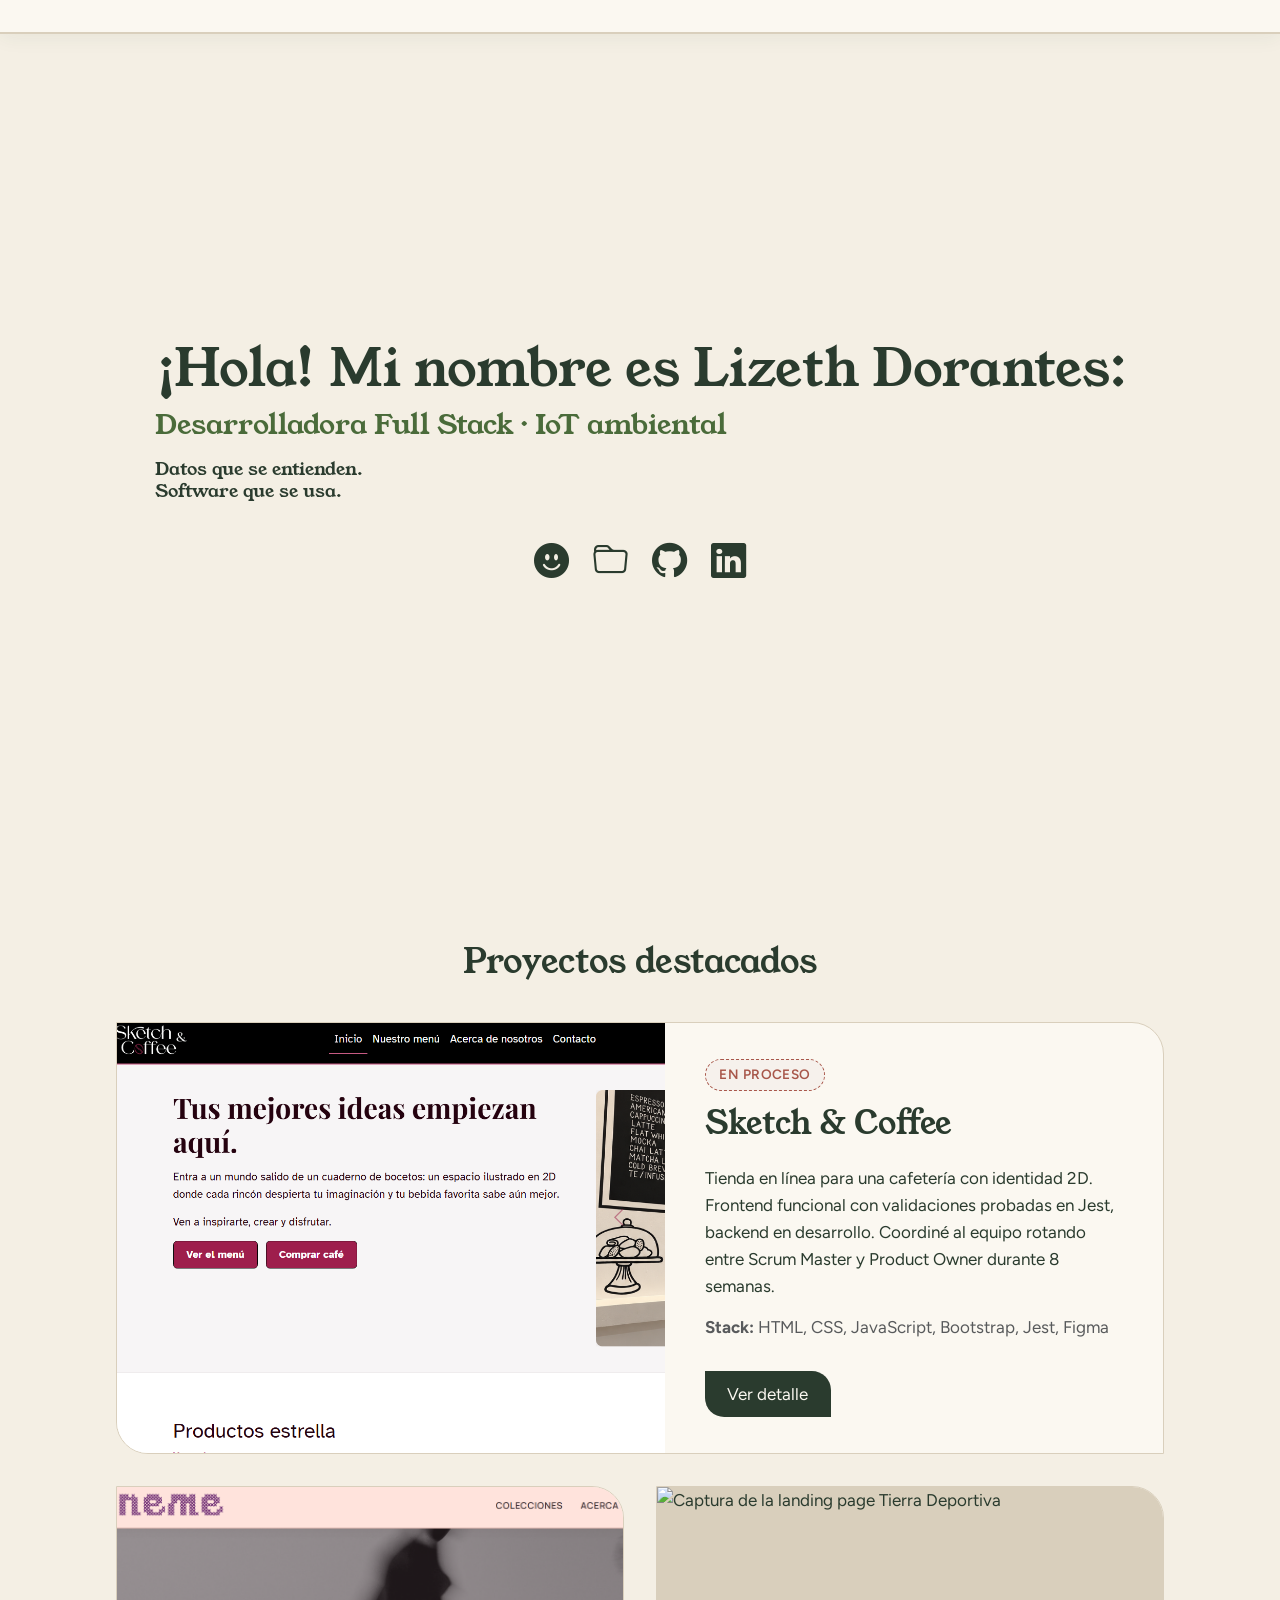
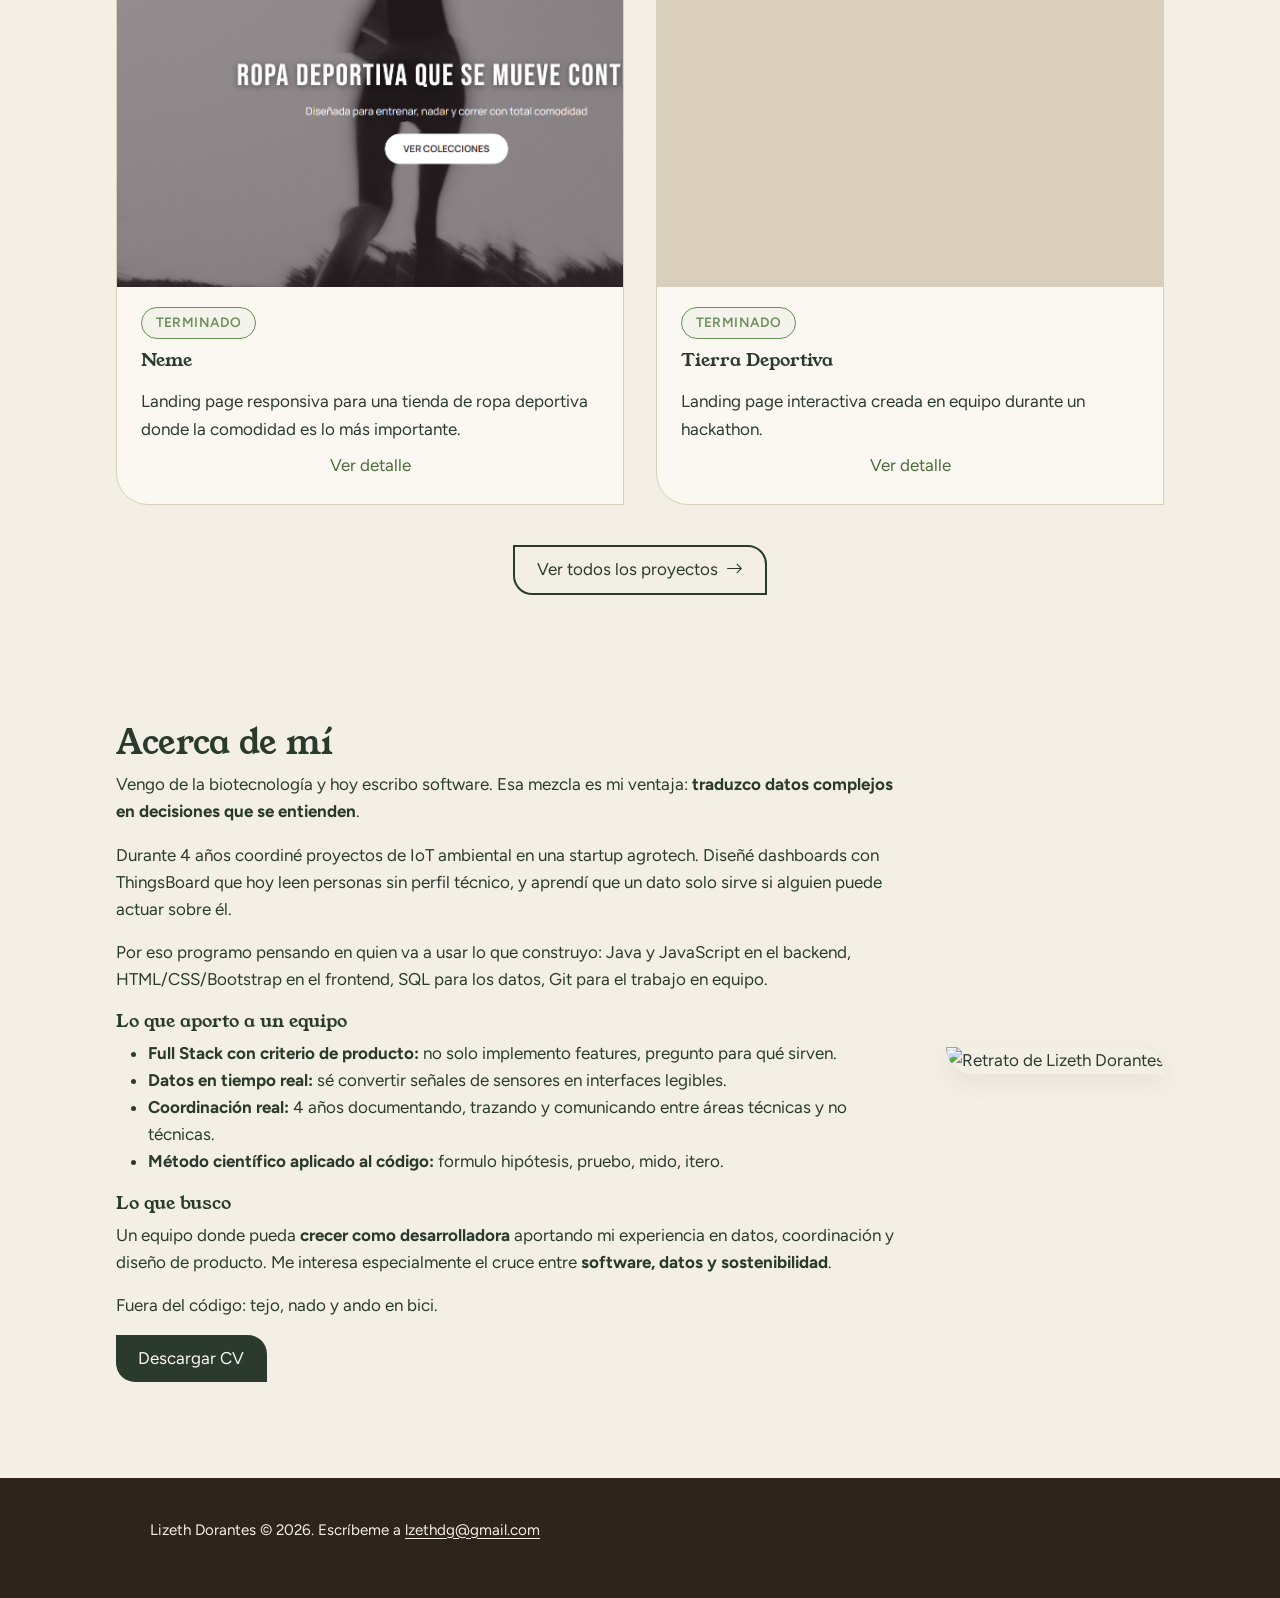
==== index.html @ b684d719 "actualizacion de portafolio, re-diseño de la seccion proyectos y experiencia" ====
<!-- index.html -->
<!DOCTYPE html>
<html lang="es">

<head>
    <meta charset="UTF-8">
    <meta name="viewport" content="width=device-width, initial-scale=1.0">
    <title>Lizeth Dorantes | Desarrolladora Full Stack</title>

    <meta name="description"
        content="Portafolio de Lizeth Dorantes, desarrolladora Java Full Stack Jr. con experiencia en datos ambientales e IoT.">
    <meta property="og:title" content="Lizeth Dorantes | Desarrolladora Full Stack">
    <meta property="og:description" content="Software que hace legibles los datos del mundo vivo.">

    <link rel="preconnect" href="https://fonts.googleapis.com">
    <link rel="preconnect" href="https://fonts.gstatic.com" crossorigin>
    <link href="https://fonts.googleapis.com/css2?family=Figtree:wght@400;600&family=Young+Serif&display=swap"
        rel="stylesheet">

    <link href="https://cdn.jsdelivr.net/npm/bootstrap@5.3.8/dist/css/bootstrap.min.css" rel="stylesheet"
        integrity="sha384-sRIl4kxILFvY47J16cr9ZwB07vP4J8+LH7qKQnuqkuIAvNWLzeN8tE5YBujZqJLB" crossorigin="anonymous">
    <link rel="stylesheet" href="https://cdn.jsdelivr.net/npm/bootstrap-icons@1.11.3/font/bootstrap-icons.min.css">
    <link rel="stylesheet" href="./css/style.css">
</head>

<body>
    <header id="header-global" class="site-header"></header>

    <main>
        <!-- Pantalla 1: Presentación -->
        <section class="hero">
            <div id="colCont">
                <h1>¡Hola! Mi nombre es Lizeth Dorantes:</h1>
                <h2>Desarrolladora Full Stack · IoT ambiental</h2>
                <h3>Datos que se entienden.<br>Software que se usa.</h3>

                <nav class="enlaces" aria-label="Enlaces principales">
                    <a href="#about" aria-label="Acerca de mí"><i class="bi bi-emoji-smile-fill"
                            aria-hidden="true"></i></a>
                    <a href="#destacados" aria-label="Proyectos"><i class="bi bi-folder" aria-hidden="true"></i></a>
                    <a href="https://github.com/Zeth-DG" aria-label="GitHub" target="_blank"
                        rel="noopener noreferrer"><i class="bi bi-github" aria-hidden="true"></i></a>
                    <a href="https://www.linkedin.com/in/lizeth-dorantes/" aria-label="LinkedIn" target="_blank"
                        rel="noopener noreferrer"><i class="bi bi-linkedin" aria-hidden="true"></i></a>
                </nav>
            </div>
        </section>

        <div class="separador" role="presentation"></div>

        <!-- Proyectos destacados -->
        <section id="destacados" class="seccion" aria-labelledby="t-destacados">
            <h2 id="t-destacados">Proyectos destacados</h2>

            <div class="tarjetas tarjetas--destacadas">
                <!-- Sketch & Coffee: proyecto principal -->
                <article class="tarjeta tarjeta--featured">
                    <img src="./images/sketch-and-coffee.png" alt="Captura index de Sketch &amp; Coffee" width="640"
                        height="400" loading="lazy">
                    <div class="tarjeta-cuerpo">
                        <span class="etiqueta etiqueta--proceso">En proceso</span>
                        <h3>Sketch &amp; Coffee</h3>
                        <p>Tienda en línea para una cafetería con identidad 2D. Frontend funcional con validaciones
                            probadas en Jest, backend en desarrollo. Coordiné al equipo rotando entre Scrum Master y
                            Product Owner durante 8 semanas.</p>
                        <p class="text-muted small"><strong>Stack:</strong> HTML, CSS, JavaScript, Bootstrap, Jest,
                            Figma</p>
                        <div class="tarjeta-enlaces">
                            <a class="boton" href="./proyectos.html#modal-sketch">Ver detalle</a>
                        </div>
                    </div>
                </article>

                <!-- Neme -->
                <article class="tarjeta">
                    <img src="./images/neme.png" alt="Captura de la landing page Neme" width="640" height="400"
                        loading="lazy">
                    <div class="tarjeta-cuerpo">
                        <span class="etiqueta etiqueta--terminada">Terminado</span>
                        <h3>Neme</h3>
                        <p>Landing page responsiva para una tienda de ropa deportiva donde la comodidad es lo más
                            importante.</p>
                        <div class="tarjeta-enlaces">
                            <a href="./proyectos.html#modal-neme">Ver detalle</a>
                        </div>
                    </div>
                </article>

                <!-- Tierra Deportiva -->
                <article class="tarjeta">
                    <img src="./images/tierra-deportiva.png" alt="Captura de la landing page Tierra Deportiva"
                        width="640" height="400" loading="lazy">
                    <div class="tarjeta-cuerpo">
                        <span class="etiqueta etiqueta--terminada">Terminado</span>
                        <h3>Tierra Deportiva</h3>
                        <p>Landing page interactiva creada en equipo durante un hackathon.</p>
                        <div class="tarjeta-enlaces">
                            <a href="./proyectos.html#modal-tierra-deportiva">Ver detalle</a>
                        </div>
                    </div>
                </article>
            </div>

            <div class="seccion-cta">
                <a class="boton boton--secundario" href="./proyectos.html">
                    Ver todos los proyectos
                    <i class="bi bi-arrow-right" aria-hidden="true"></i>
                </a>
            </div>
        </section>

        <div class="separador" role="presentation"></div>


        <!-- Pantalla 3: Acerca de mí -->
        <section id="about" class="about" aria-labelledby="t-about">
            <div class="about-contenido">
                <div class="about-texto">
                    <h2 id="t-about">Acerca de mí</h2>

                    <p>Vengo de la biotecnología y hoy escribo software. Esa mezcla es mi ventaja: <strong>traduzco
                            datos complejos en decisiones que se entienden</strong>.</p>

                    <p>Durante 4 años coordiné proyectos de IoT ambiental en una startup agrotech. Diseñé dashboards con
                        ThingsBoard que hoy leen personas sin perfil técnico, y aprendí que un dato solo sirve si
                        alguien puede actuar sobre él.</p>

                    <p>Por eso programo pensando en quien va a usar lo que construyo: Java y JavaScript en el backend,
                        HTML/CSS/Bootstrap en el frontend, SQL para los datos, Git para el trabajo en equipo.</p>

                    <h3>Lo que aporto a un equipo</h3>
                    <ul>
                        <li><strong>Full Stack con criterio de producto:</strong> no solo implemento features, pregunto
                            para qué sirven.</li>
                        <li><strong>Datos en tiempo real:</strong> sé convertir señales de sensores en interfaces
                            legibles.</li>
                        <li><strong>Coordinación real:</strong> 4 años documentando, trazando y comunicando entre áreas
                            técnicas y no técnicas.</li>
                        <li><strong>Método científico aplicado al código:</strong> formulo hipótesis, pruebo, mido,
                            itero.</li>
                    </ul>

                    <h3>Lo que busco</h3>
                    <p>Un equipo donde pueda <strong>crecer como desarrolladora</strong> aportando mi experiencia en
                        datos, coordinación y diseño de producto. Me interesa especialmente el cruce entre
                        <strong>software, datos y sostenibilidad</strong>.
                    </p>

                    <p>Fuera del código: tejo, nado y ando en bici.</p>

                    <p><a class="boton" href="./docs/CV-Lizeth-Dorantes.pdf" download>Descargar CV</a></p>
                </div>
                <img src="./images/FotoLizethDorantes.jpeg" alt="Retrato de Lizeth Dorantes">
            </div>
        </section>
    </main>

    <footer class="pie">
        <p>Lizeth Dorantes &copy; 2026. Escríbeme a <a href="mailto:lzethdg@gmail.com">lzethdg@gmail.com</a></p>
    </footer>

    <script src="https://cdn.jsdelivr.net/npm/bootstrap@5.3.8/dist/js/bootstrap.bundle.min.js"
        integrity="sha384-FKyoEForCGlyvwx9Hj09JcYn3nv7wiPVlz7YYwJrWVcXK/BmnVDxM+D2scQbITxI"
        crossorigin="anonymous"></script>
    <script src="./js/main.js" type="module"></script>
</body>

</html>
---- css/style.css ----
/* ===== Tokens ===== */
:root {
  --fondo:        #F4EFE4;  /* papel de herbario */
  --superficie:   #FBF8F1;  /* ficha limpia */
  --tinta:        #2A3B2E;  /* verde bosque profundo */
  --hoja:         #6B8E5A;  /* verde salvia */
  --enlace:       #4A6B3A;  /* verde tallo */
  --flor:         #A8574A;  /* terracota seca (acento) */
  --tierra:       #2E241C;  /* nogal */
  --tierra-texto: #F4EFE4;
  --linea:        #D9CFBC;  /* lino */

  /* Mapeo para compatibilidad con el header global */
  --color-fondo-claro: var(--superficie);
  --color-principal-oscuro: var(--tinta);
  --color-borde-suave: var(--linea);
  --color-acento: var(--hoja);

  --fuente-titulo: "Young Serif", Georgia, serif;
  --fuente-texto: "Figtree", system-ui, sans-serif;

  --bs-body-bg: var(--fondo);
  --bs-body-color: var(--tinta);
  --bs-body-font-family: var(--fuente-texto);
  --bs-link-color: var(--enlace);
  --bs-link-hover-color: var(--tinta);
}

/* ===== Base ===== */
html {
  scroll-behavior: smooth;
  scroll-padding-top: 5.5rem;
}

body {
  font-size: 1.0625rem;
  line-height: 1.6;
}

h1, h2, h3, h4 {
  font-family: var(--fuente-titulo);
  font-weight: 400;
  line-height: 1.2;
  color: var(--tinta);
}

h1 {
  font-size: clamp(2rem, 5vw, 3.25rem);
}

h2 {
  font-size: clamp(1.5rem, 3.2vw, 2.1rem);
}

h3 {
  font-size: 1.15rem;
}

p, li {
  max-width: 65ch;
}

a {
  text-underline-offset: 0.2em;
  color: var(--enlace);
  text-decoration: none;
}

a:hover {
  color: var(--tinta);
  text-decoration: underline;
}

:focus-visible {
  outline: 3px solid var(--hoja);
  outline-offset: 3px;
}

/* ===== Botones ===== */
button.boton {
  border: 0;
  font: inherit;
  cursor: pointer;
}

.boton {
  display: inline-block;
  padding: 0.6rem 1.4rem;
  background: var(--tinta);
  color: var(--superficie);
  border-radius: 0 1.2rem 0 1.2rem;
  text-decoration: none;
  transition: background 0.2s ease;
}

.boton:hover {
  background: var(--hoja);
  color: var(--superficie);
}

/* ===== Header Sticky ===== */
.site-header {
  position: sticky;
  top: 0;
  background-color: var(--color-fondo-claro);
  padding: 1rem 1.25rem;
  z-index: 1030;
  box-shadow: 0 4px 20px rgba(31, 61, 46, 0.06);
  border-bottom: 2px solid var(--color-borde-suave);
  width: 100%;
}

.nav-list {
  display: flex;
  gap: 30px;
  list-style: none;
  margin: 0;
  padding: 0;
  align-items: center;
}

.nav-list a {
  text-decoration: none;
  color: var(--color-principal-oscuro);
  font-weight: 600;
  font-size: 0.95rem;
  text-transform: uppercase;
  letter-spacing: 0.05em;
  transition: color 0.2s ease;
}

.nav-list a:hover,
.nav-list a.active {
  color: var(--hoja);
}

/* ===== Hero ===== */
.hero,
.seccion {
  max-width: 68rem;
  margin: 0 auto;
  padding: 5rem 1.25rem 3rem 1.25rem;
  min-height: calc(100vh - 4.5rem);
  display: flex;
  flex-direction: column;
  justify-content: center;
  align-items: center;
}

.hero h2 {
  font-size: clamp(1.25rem, 2.6vw, 1.75rem);
  color: var(--enlace);
  margin-bottom: 1rem;
}

.hero p,
.seccion p,
.contacto-main p {
  margin-inline: auto;
  text-align: center;
}

/* Enlaces del Hero centrados y grandes */
.hero .enlaces {
  display: flex;
  gap: 1.5rem;
  font-size: 2.2rem;
  margin-top: 2rem;
  justify-content: center;
}

.hero .enlaces a {
  color: var(--tinta);
}

.hero .enlaces a:hover {
  color: var(--hoja);
}

/* ===== Sección Acerca de mí ===== */
.about {
  max-width: 68rem;
  margin: 0 auto;
  padding: 5rem 1.25rem;
  display: flex;
  flex-direction: column;
  justify-content: center;
  align-items: center;
}

.about-contenido {
  display: grid;
  gap: 2.5rem;
  align-items: center;
  text-align: left;
  width: 100%;
}

.about-contenido p,
.about-contenido li {
  text-align: left;
  max-width: none;
}

.about-contenido img {
  width: 100%;
  max-width: 20rem;
  border-radius: 0 3rem 0 3rem;
  margin: 0 auto;
  box-shadow: 0 8px 24px rgba(31, 61, 46, 0.08);
}

@media (min-width: 768px) {
  .about-contenido {
    grid-template-columns: 1fr auto;
  }
}

/* ===== Tarjetas de proyecto ===== */
.tarjetas {
  display: grid;
  grid-template-columns: repeat(auto-fit, minmax(20rem, 1fr));
  gap: 2rem;
  margin-top: 2rem;
  width: 100%;
}

.tarjeta {
  background: var(--superficie);
  border: 1px solid var(--linea);
  border-radius: 0 2rem 0 2rem;
  overflow: hidden;
  display: flex;
  flex-direction: column;
  text-align: left;
}

.tarjeta img {
  width: 100%;
  aspect-ratio: 16 / 10;
  object-fit: cover;
  background: var(--linea);
}

.tarjeta-cuerpo {
  padding: 1.25rem 1.5rem 1.5rem;
  display: flex;
  flex-direction: column;
  gap: 0.6rem;
  flex: 1;
}

.tarjeta-cuerpo p {
  margin: 0;
  text-align: left;
}

/* Centrar los enlaces y botones dentro de las tarjetas */
.tarjeta-enlaces {
  margin-top: auto;
  display: flex;
  gap: 1.25rem;
  flex-wrap: wrap;
  justify-content: center;
}

.tarjeta-cuerpo .boton {
  align-self: center;
  margin-top: 0.5rem;
}

/* ===== Etiquetas de Proyectos ===== */
.etiqueta {
  align-self: flex-start;
  font-size: 0.85rem;
  font-weight: 600;
  padding: 0.25rem 0.85rem;
  border: 1.5px solid var(--tinta);
  border-radius: 999px;
  background-color: var(--superficie);
  color: var(--tinta);
  letter-spacing: 0.03em;
  text-transform: uppercase;
}

.etiqueta--proceso {
  border-color: var(--flor);
  color: var(--flor);
  border-style: dashed;
  background-color: rgba(139, 74, 122, 0.04);
}

.etiqueta--terminada {
  border-color: var(--hoja);
  color: var(--hoja);
  background-color: rgba(79, 138, 91, 0.04);
}

/* ===== Sección alineada a izquierda ===== */
.seccion-alineada-izquierda {
  max-width: 68rem;
  margin: 0 auto;
  padding: 5rem 1.25rem 3rem 1.25rem;
  min-height: calc(100vh - 4.5rem);
  display: flex;
  flex-direction: column;
  align-items: flex-start;
  text-align: left;
}

.seccion-alineada-izquierda h1,
.seccion-alineada-izquierda h2 {
  text-align: left;
  width: 100%;
}

.seccion-alineada-izquierda .chips,
.seccion-alineada-izquierda .leyenda {
  justify-content: flex-start;
}

/* ===== Página de Experiencia ===== */
.exp-intro {
  margin-bottom: 3rem;
}

.exp-intro__lead {
  max-width: 55ch;
  font-size: 1.1rem;
  color: var(--tinta);
  opacity: 0.85;
}

.exp-grupo {
  margin-bottom: 3.5rem;
  padding-bottom: 3rem;
  border-bottom: 1px solid var(--linea);
}

.exp-grupo:last-of-type {
  border-bottom: none;
}

.exp-grupo__header {
  margin-bottom: 1.75rem;
}

.exp-grupo__badge {
  display: inline-block;
  font-size: 0.8rem;
  font-weight: 600;
  text-transform: uppercase;
  letter-spacing: 0.05em;
  padding: 0.25rem 0.85rem;
  border-radius: 999px;
  border: 1.5px solid var(--tinta);
  color: var(--tinta);
  background: transparent;
  margin-bottom: 0.75rem;
}

.exp-grupo__badge--diario {
  background: var(--tinta);
  color: var(--superficie);
}

.exp-grupo__badge--aprendo {
  border-style: dashed;
  border-color: var(--flor);
  color: var(--flor);
}

.exp-grupo__desc {
  max-width: 60ch;
  color: var(--tinta);
  opacity: 0.75;
  margin: 0.5rem 0 0;
}

/* Lista de habilidades tipo ficha */
.exp-lista {
  list-style: none;
  padding: 0;
  margin: 0;
  display: grid;
  grid-template-columns: repeat(auto-fit, minmax(22rem, 1fr));
  gap: 1rem;
}

.exp-item {
  display: flex;
  gap: 1rem;
  padding: 1.1rem 1.25rem;
  background: var(--superficie);
  border: 1px solid var(--linea);
  border-radius: 0 1.25rem 0 1.25rem;
  transition: border-color 0.2s ease, transform 0.2s ease;
}

.exp-item:hover {
  border-color: var(--hoja);
  transform: translateY(-2px);
}

.exp-item__icono {
  font-size: 1.5rem;
  color: var(--hoja);
  flex-shrink: 0;
  line-height: 1;
  margin-top: 0.15rem;
}

.exp-item__contenido {
  flex: 1;
  min-width: 0;
}

.exp-item__contenido h3 {
  font-size: 1.05rem;
  margin: 0 0 0.25rem;
}

.exp-item__contenido p {
  font-size: 0.95rem;
  margin: 0;
  color: var(--tinta);
  opacity: 0.8;
  max-width: none;
}

/* Habilidades transversales */
.exp-transversal {
  list-style: none;
  padding: 0;
  margin: 0;
  display: grid;
  grid-template-columns: repeat(auto-fit, minmax(20rem, 1fr));
  gap: 1.25rem;
}

.exp-transversal li {
  padding: 1rem 1.25rem;
  background: var(--superficie);
  border-left: 3px solid var(--hoja);
  border-radius: 0 0.75rem 0.75rem 0;
  font-size: 0.98rem;
  max-width: none;
}

.exp-transversal strong {
  display: block;
  color: var(--tinta);
  font-family: var(--fuente-titulo);
  font-weight: 400;
  font-size: 1.05rem;
  margin-bottom: 0.15rem;
}

/* ===== Trayectoria compacta ===== */
.exp-trayectoria {
  list-style: none;
  padding: 0;
  margin: 0;
  display: flex;
  flex-direction: column;
  gap: 1.25rem;
}

.exp-trayectoria li {
  display: grid;
  grid-template-columns: 8rem 1fr;
  gap: 1.5rem;
  padding-bottom: 1.25rem;
  border-bottom: 1px solid var(--linea);
  max-width: none;
}

.exp-trayectoria li:last-child {
  border-bottom: none;
  padding-bottom: 0;
}

.exp-trayectoria__periodo {
  font-family: var(--fuente-titulo);
  color: var(--hoja);
  font-size: 0.95rem;
  padding-top: 0.15rem;
}

.exp-trayectoria strong {
  display: block;
  font-family: var(--fuente-titulo);
  font-weight: 400;
  font-size: 1.05rem;
  color: var(--tinta);
  margin-bottom: 0.25rem;
}

.exp-trayectoria p {
  margin: 0;
  font-size: 0.95rem;
  color: var(--tinta);
  opacity: 0.8;
  max-width: none;
}

@media (max-width: 640px) {
  .exp-trayectoria li {
    grid-template-columns: 1fr;
    gap: 0.4rem;
  }

  .exp-trayectoria__periodo {
    font-size: 0.85rem;
  }
}

/* CTA final */
.exp-cta {
  display: flex;
  gap: 1rem;
  flex-wrap: wrap;
  margin-top: 1rem;
}

/* Motion */
@media (prefers-reduced-motion: reduce) {
  .exp-item {
    transition: none;
  }
  .exp-item:hover {
    transform: none;
  }
}

/* Móvil */
@media (max-width: 640px) {
  .exp-lista,
  .exp-transversal {
    grid-template-columns: 1fr;
  }

  .exp-cta {
    flex-direction: column;
  }

  .exp-cta .boton {
    text-align: center;
  }
}

/* ===== Página de Proyectos ===== */
/* ===== Página de proyectos: timeline ===== */
.proyectos-main {
  max-width: 68rem;
  margin: 0 auto;
  padding: 5rem 1.25rem 4rem;
  min-height: calc(100vh - 4.5rem);
}

.proyectos-intro {
  max-width: 60ch;
  margin-bottom: 3.5rem;
  font-size: 1.1rem;
  opacity: 0.85;
}

.timeline {
  list-style: none;
  padding: 0;
  margin: 0;
  position: relative;
}

.timeline::before {
  content: "";
  position: absolute;
  top: 1rem;
  bottom: 1rem;
  left: 5.5rem;
  width: 2px;
  background: var(--linea);
}

.timeline__item {
  display: grid;
  grid-template-columns: 5.5rem 1fr;
  gap: 2.5rem;
  margin-bottom: 3rem;
  position: relative;
}

.timeline__item:last-child {
  margin-bottom: 0;
}

.timeline__marcador {
  position: relative;
  text-align: right;
  padding-right: 0.5rem;
  padding-top: 0.35rem;
}

.timeline__marcador::after {
  content: "";
  position: absolute;
  right: -0.75rem;
  top: 0.5rem;
  width: 1rem;
  height: 1rem;
  border-radius: 50%;
  background: var(--superficie);
  border: 3px solid var(--hoja);
  z-index: 1;
}

.timeline__fecha {
  font-family: var(--fuente-titulo);
  font-size: 0.9rem;
  color: var(--hoja);
  line-height: 1.3;
}

.timeline__contenido {
  background: var(--superficie);
  border: 1px solid var(--linea);
  border-radius: 0 1.5rem 0 1.5rem;
  padding: 1.75rem;
  display: grid;
  grid-template-columns: 1fr 1.15fr;
  gap: 2rem;
  align-items: center;
  transition: border-color 0.2s ease;
}

.timeline__contenido:hover {
  border-color: var(--hoja);
}

.timeline__imagen {
  border-radius: 0 1rem 0 1rem;
  overflow: hidden;
  background: var(--fondo);
  padding: 1rem;
}

.timeline__imagen img {
  width: 100%;
  aspect-ratio: 4 / 3;
  object-fit: cover;
  border-radius: 0 0.75rem 0 0.75rem;
}

.timeline__texto h2 {
  font-size: clamp(1.3rem, 2vw, 1.6rem);
  margin: 0.5rem 0 0.6rem;
}

.timeline__texto p {
  margin: 0 0 0.85rem;
  max-width: none;
  font-size: 0.98rem;
  color: var(--tinta);
  opacity: 0.85;
}

.timeline__texto .boton {
  margin-top: 0.5rem;
  display: inline-flex;
  align-items: center;
  gap: 0.5rem;
}

.timeline__texto .boton i {
  transition: transform 0.2s ease;
}

.timeline__texto .boton:hover i {
  transform: translateX(4px);
}

/* Móvil y tablet */
@media (max-width: 768px) {
  .timeline::before {
    left: 0.5rem;
  }

  .timeline__item {
    grid-template-columns: 1fr;
    padding-left: 2.25rem;
    gap: 0.85rem;
  }

  .timeline__marcador {
    text-align: left;
    padding-right: 0;
    padding-top: 0;
  }

  .timeline__marcador::after {
    left: -2.15rem;
    right: auto;
    top: 0.3rem;
  }

  .timeline__contenido {
    grid-template-columns: 1fr;
    padding: 1.25rem;
    gap: 1.25rem;
  }
}

@media (prefers-reduced-motion: reduce) {
  .timeline__contenido,
  .timeline__texto .boton i {
    transition: none;
  }
  .timeline__texto .boton:hover i {
    transform: none;
  }
}

/* ===== Modales ===== */
.modal-content {
  text-align: left;
}

.modal-content a:not(.boton) {
  color: var(--enlace);
  text-decoration: underline;
}

.modal-content a:not(.boton):hover {
  color: var(--tinta);
}

.modal-body p,
.modal-body li {
  max-width: none;
}

.modal-dialog {
  max-width: 90vw;
}

@media (min-width: 992px) {
  .modal-dialog.modal-lg {
    max-width: 800px;
  }
}

/* ===== Página de Contacto ===== */
.contacto-main {
  max-width: 50rem;
  margin: 0 auto;
  padding: 6rem 1.25rem 4rem 1.25rem;
  min-height: calc(100vh - 4.5rem);
  display: flex;
  flex-direction: column;
  align-items: center;
  text-align: center;
}

.contacto-main h1 {
  margin-bottom: 1.5rem;
  text-align: center;
}

.contacto-main .enlaces {
  display: flex;
  gap: 1.5rem;
  font-size: 2rem;
  margin: 1.5rem 0;
  justify-content: center;
}

/* ===== Footer ===== */
.pie {
  background-color: var(--tierra);
  color: var(--tierra-texto);
  padding: 2.5rem 1.25rem;
  margin-top: 0;
  text-align: center;
  font-size: 0.95rem;
}

.pie a {
  color: var(--tierra-texto);
  text-decoration: underline;
}

.pie a:hover {
  color: var(--superficie);
}

/* ===== Tarjetas destacadas con jerarquía ===== */
/* Va al final del archivo a propósito: necesita ganar la cascada
   sobre .tarjetas y .tarjeta genéricos. */

.tarjetas.tarjetas--destacadas {
  display: grid;
  grid-template-columns: repeat(2, minmax(0, 1fr));
  gap: 2rem;
  margin-top: 2rem;
  width: 100%;
}

/* La featured ocupa las 2 columnas y se vuelve un grid interno */
.tarjetas--destacadas .tarjeta--featured {
  grid-column: 1 / -1;
  display: grid;
  grid-template-columns: 1.1fr 1fr;
  gap: 0;
  flex-direction: row;   /* neutraliza el flex-direction: column del .tarjeta genérico */
}

.tarjetas--destacadas .tarjeta--featured img {
  width: 100%;
  height: 100%;
  min-height: 22rem;
  aspect-ratio: auto;     /* sobreescribe el 16/10 genérico */
  object-fit: cover;
}

.tarjetas--destacadas .tarjeta--featured .tarjeta-cuerpo {
  padding: 2.25rem 2.5rem;
  justify-content: center;
  gap: 0.85rem;
}

.tarjetas--destacadas .tarjeta--featured h3 {
  font-size: clamp(1.5rem, 2.5vw, 2rem);
}

.tarjetas--destacadas .tarjeta--featured p {
  font-size: 1.0625rem;
}

.tarjetas--destacadas .tarjeta--featured .tarjeta-enlaces {
  justify-content: flex-start;
  margin-top: 1rem;
}

.tarjetas--destacadas .tarjeta--featured .boton {
  align-self: flex-start;
  margin-top: 0;
}

/* Tablet: la featured pasa a vertical (imagen arriba, texto abajo) */
@media (max-width: 992px) {
  .tarjetas--destacadas .tarjeta--featured {
    grid-template-columns: 1fr;
  }

  .tarjetas--destacadas .tarjeta--featured img {
    min-height: 16rem;
    aspect-ratio: 16 / 9;
  }
}

/* Móvil: todo a una columna */
@media (max-width: 768px) {
  .tarjetas.tarjetas--destacadas {
    grid-template-columns: 1fr;
  }

  .tarjetas--destacadas .tarjeta--featured .tarjeta-cuerpo {
    padding: 1.5rem 1.5rem 1.75rem;
  }

  .tarjetas--destacadas .tarjeta--featured img {
    min-height: 14rem;
    aspect-ratio: 16 / 10;
  }
}

/* ===== Motion preferences ===== */
@media (prefers-reduced-motion: reduce) {
  html {
    scroll-behavior: auto;
  }
}

/* ===== CTA de cierre de sección ===== */
.seccion-cta {
  width: 100%;
  display: flex;
  justify-content: center;
  margin-top: 2.5rem;
}

.boton--secundario {
  background: transparent;
  color: var(--tinta);
  border: 2px solid var(--tinta);
  display: inline-flex;
  align-items: center;
  gap: 0.5rem;
}

.boton--secundario:hover {
  background: var(--tinta);
  color: var(--superficie);
}

.boton--secundario i {
  transition: transform 0.2s ease;
}

.boton--secundario:hover i {
  transform: translateX(4px);
}

@media (prefers-reduced-motion: reduce) {
  .boton--secundario i {
    transition: none;
  }
  .boton--secundario:hover i {
    transform: none;
  }
}

/* Evita el flash de scroll cuando se entra con un hash de modal */
html.modal-hash-pendiente {
  scroll-behavior: auto;
}
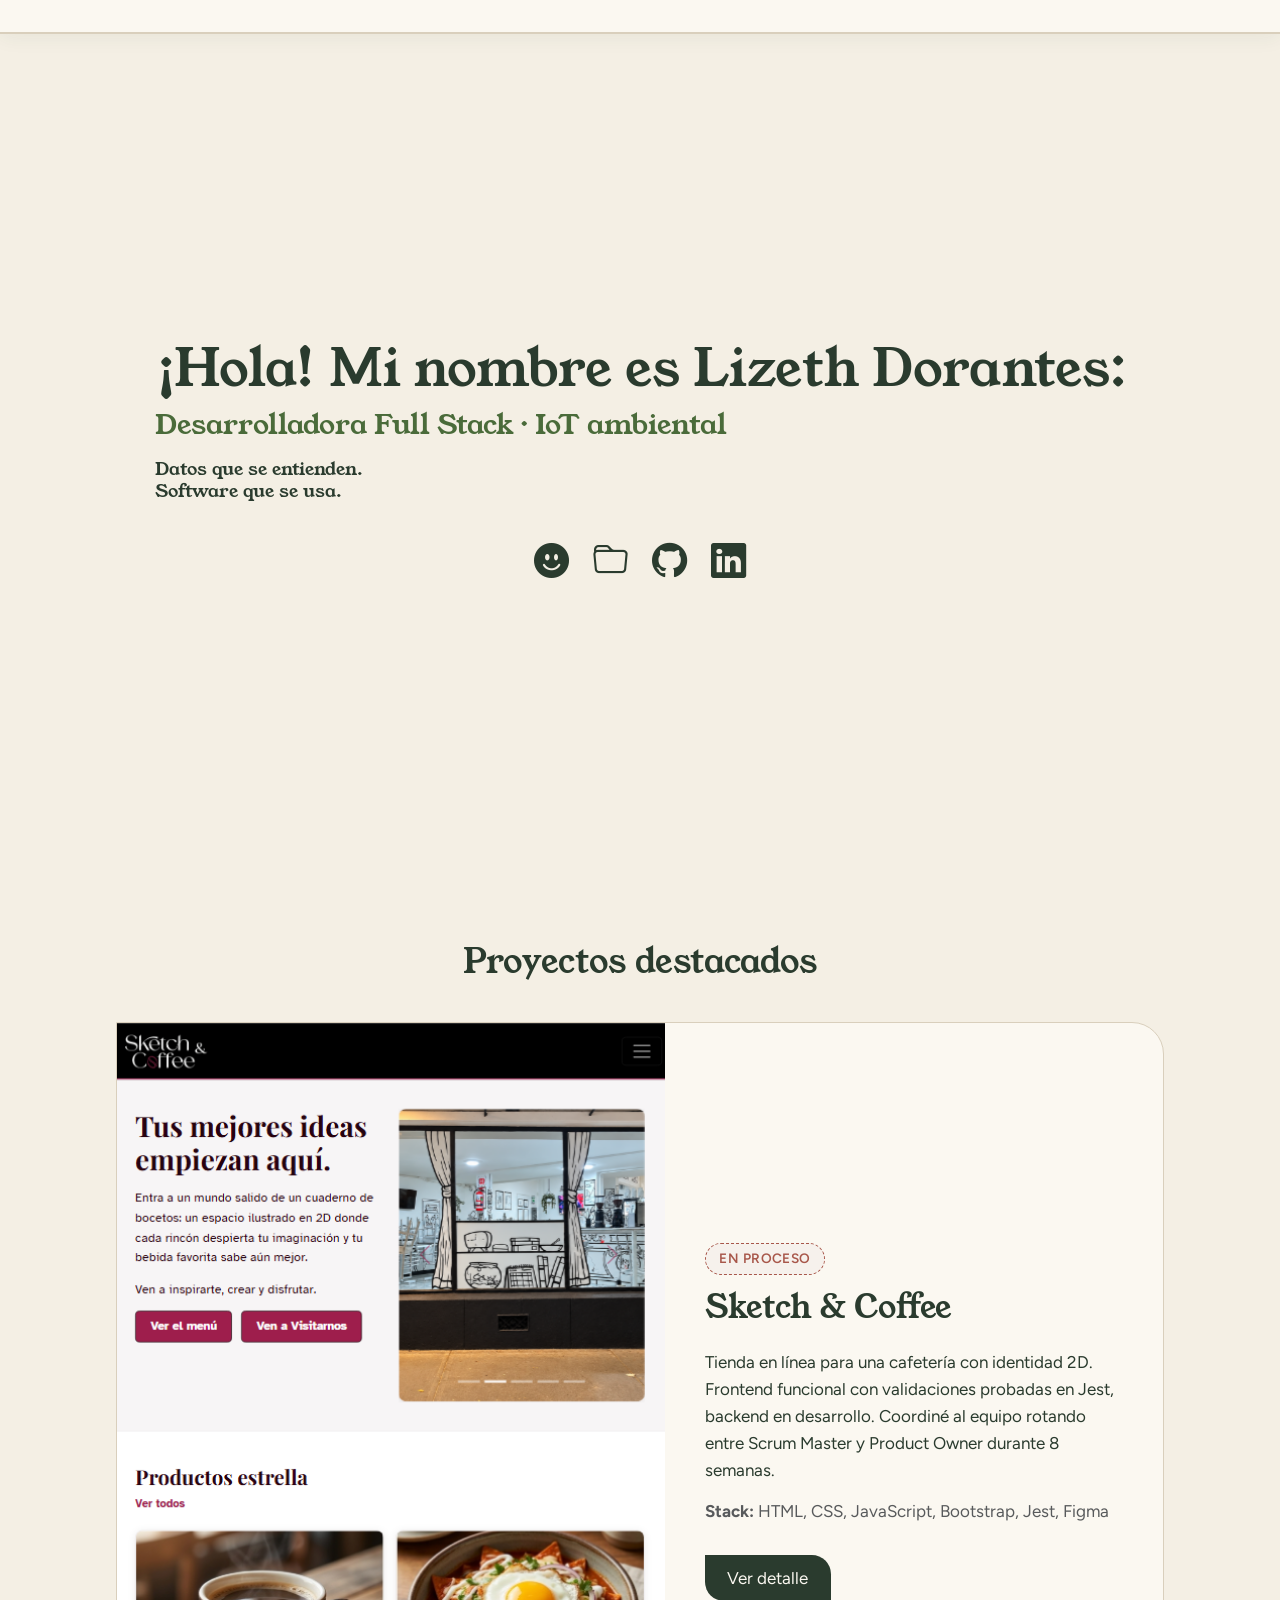
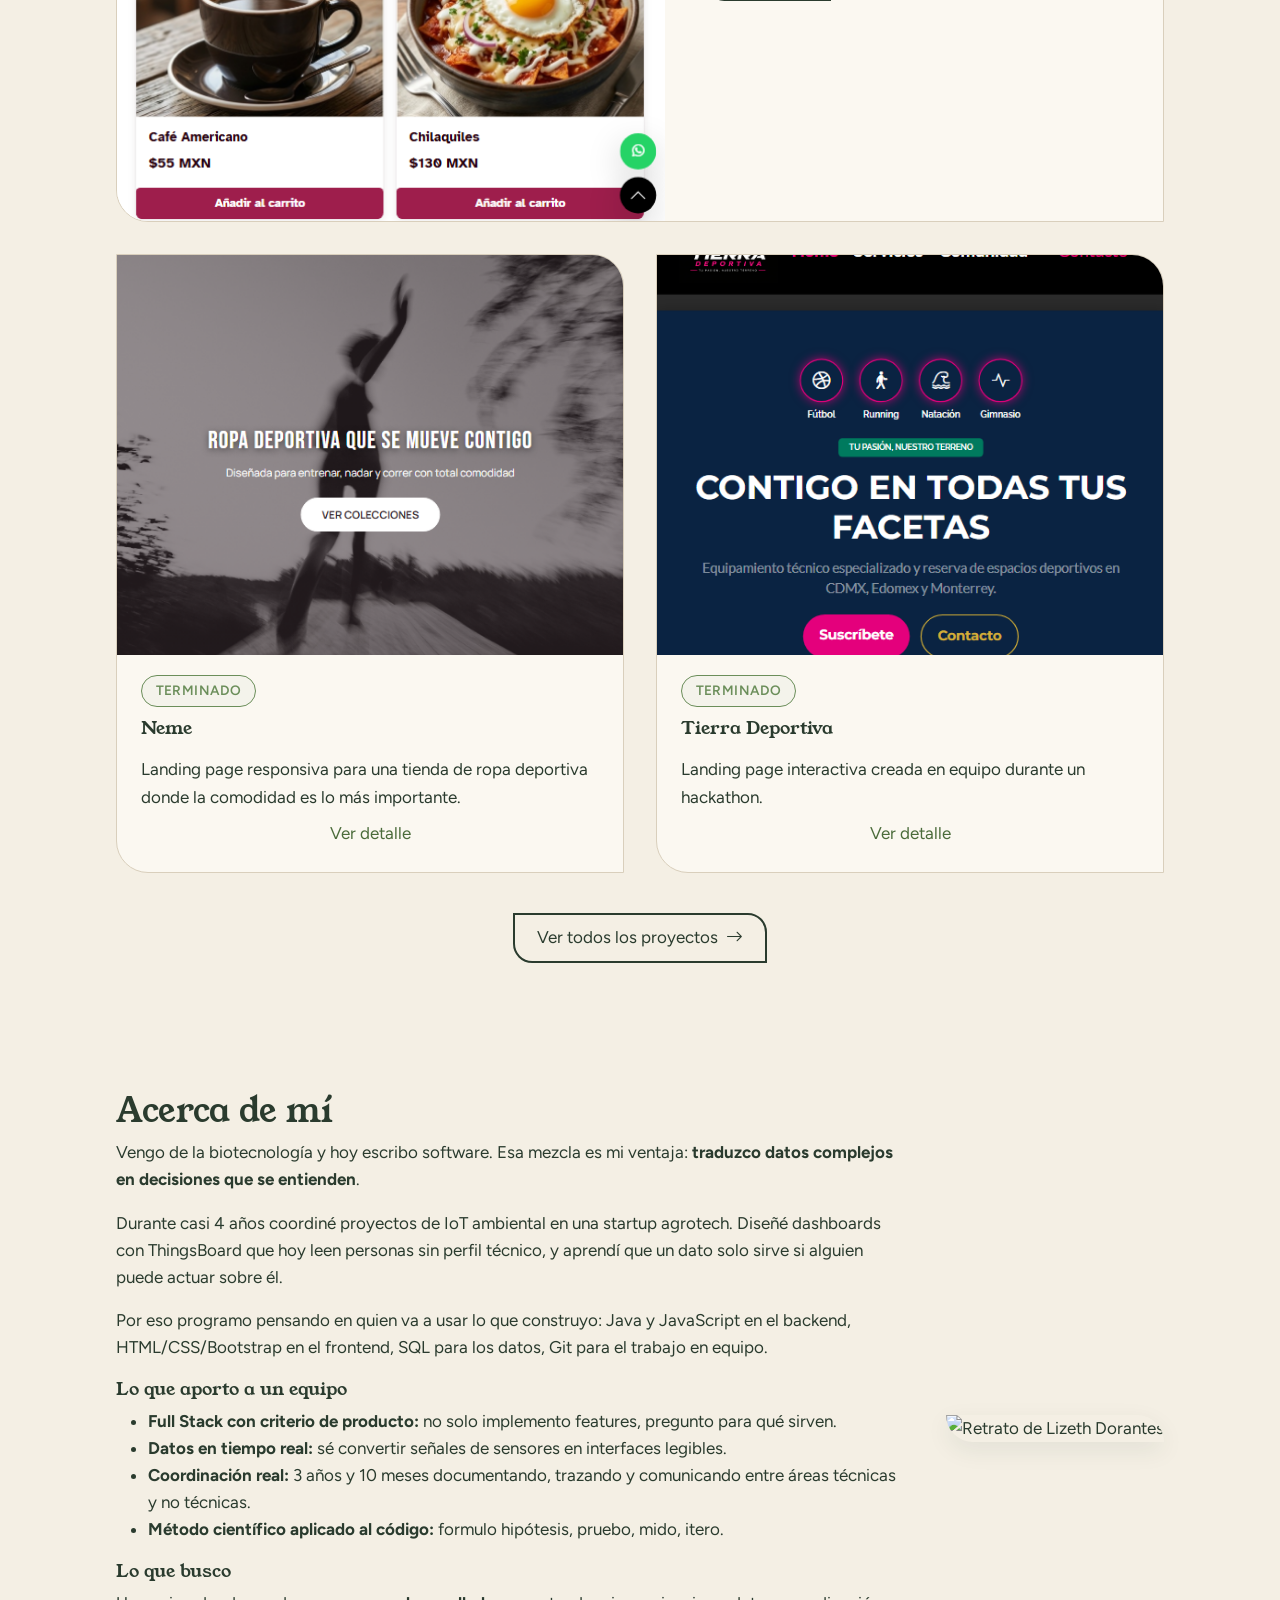
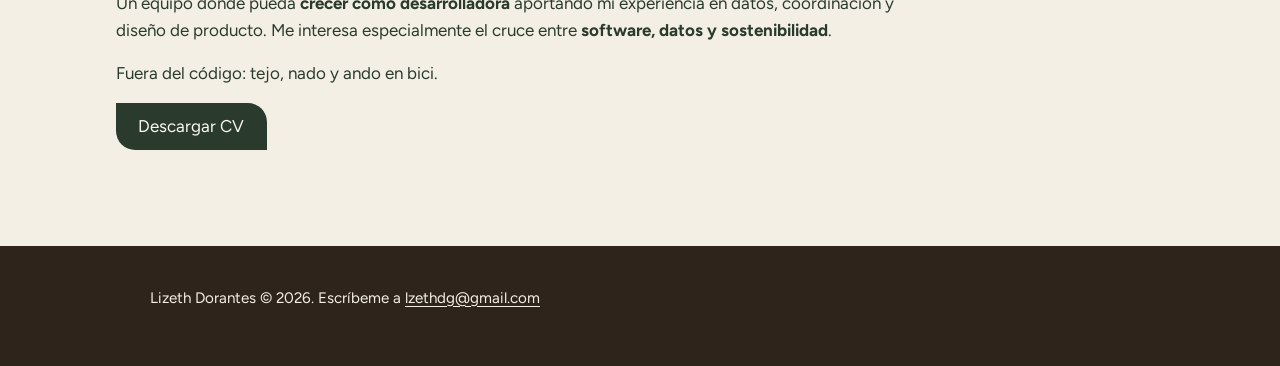
==== commit 0f793dad: "se actualizan imagenes de proyectos" ====
--- a/index.html
+++ b/index.html
@@ -55,7 +55,7 @@
             <div class="tarjetas tarjetas--destacadas">
                 <!-- Sketch & Coffee: proyecto principal -->
                 <article class="tarjeta tarjeta--featured">
-                    <img src="./images/sketch-and-coffee.png" alt="Captura index de Sketch &amp; Coffee" width="640"
+                    <img src="./images/capturas/sketch-and-coffee-captura.png" alt="Captura index de Sketch &amp; Coffee" width="640"
                         height="400" loading="lazy">
                     <div class="tarjeta-cuerpo">
                         <span class="etiqueta etiqueta--proceso">En proceso</span>
@@ -73,7 +73,7 @@
 
                 <!-- Neme -->
                 <article class="tarjeta">
-                    <img src="./images/neme.png" alt="Captura de la landing page Neme" width="640" height="400"
+                    <img src="./images/capturas/neme-captura.png" alt="Captura de la landing page Neme" width="640" height="400"
                         loading="lazy">
                     <div class="tarjeta-cuerpo">
                         <span class="etiqueta etiqueta--terminada">Terminado</span>
@@ -88,7 +88,7 @@
 
                 <!-- Tierra Deportiva -->
                 <article class="tarjeta">
-                    <img src="./images/tierra-deportiva.png" alt="Captura de la landing page Tierra Deportiva"
+                    <img src="./images/capturas/tierra-deportiva-captura.png" alt="Captura de la landing page Tierra Deportiva"
                         width="640" height="400" loading="lazy">
                     <div class="tarjeta-cuerpo">
                         <span class="etiqueta etiqueta--terminada">Terminado</span>
@@ -121,7 +121,7 @@
                     <p>Vengo de la biotecnología y hoy escribo software. Esa mezcla es mi ventaja: <strong>traduzco
                             datos complejos en decisiones que se entienden</strong>.</p>
 
-                    <p>Durante 4 años coordiné proyectos de IoT ambiental en una startup agrotech. Diseñé dashboards con
+                    <p>Durante casi 4 años coordiné proyectos de IoT ambiental en una startup agrotech. Diseñé dashboards con
                         ThingsBoard que hoy leen personas sin perfil técnico, y aprendí que un dato solo sirve si
                         alguien puede actuar sobre él.</p>
 
@@ -134,7 +134,7 @@
                             para qué sirven.</li>
                         <li><strong>Datos en tiempo real:</strong> sé convertir señales de sensores en interfaces
                             legibles.</li>
-                        <li><strong>Coordinación real:</strong> 4 años documentando, trazando y comunicando entre áreas
+                        <li><strong>Coordinación real:</strong> 3 años y 10 meses documentando, trazando y comunicando entre áreas
                             técnicas y no técnicas.</li>
                         <li><strong>Método científico aplicado al código:</strong> formulo hipótesis, pruebo, mido,
                             itero.</li>
--- a/css/style.css
+++ b/css/style.css
@@ -1,16 +1,15 @@
 /* ===== Tokens ===== */
 :root {
-  --fondo:        #F4EFE4;  /* papel de herbario */
-  --superficie:   #FBF8F1;  /* ficha limpia */
-  --tinta:        #2A3B2E;  /* verde bosque profundo */
-  --hoja:         #6B8E5A;  /* verde salvia */
-  --enlace:       #4A6B3A;  /* verde tallo */
-  --flor:         #A8574A;  /* terracota seca (acento) */
-  --tierra:       #2E241C;  /* nogal */
+  --fondo: #F4EFE4;
+  --superficie: #FBF8F1;
+  --tinta: #2A3B2E;
+  --hoja: #6B8E5A;
+  --enlace: #4A6B3A;
+  --flor: #A8574A;
+  --tierra: #2E241C;
   --tierra-texto: #F4EFE4;
-  --linea:        #D9CFBC;  /* lino */
-
-  /* Mapeo para compatibilidad con el header global */
+  --linea: #D9CFBC;
+
   --color-fondo-claro: var(--superficie);
   --color-principal-oscuro: var(--tinta);
   --color-borde-suave: var(--linea);
@@ -37,7 +36,10 @@
   line-height: 1.6;
 }
 
-h1, h2, h3, h4 {
+h1,
+h2,
+h3,
+h4 {
   font-family: var(--fuente-titulo);
   font-weight: 400;
   line-height: 1.2;
@@ -56,7 +58,8 @@
   font-size: 1.15rem;
 }
 
-p, li {
+p,
+li {
   max-width: 65ch;
 }
 
@@ -96,6 +99,28 @@
 .boton:hover {
   background: var(--hoja);
   color: var(--superficie);
+}
+
+.boton--secundario {
+  background: transparent;
+  color: var(--tinta);
+  border: 2px solid var(--tinta);
+  display: inline-flex;
+  align-items: center;
+  gap: 0.5rem;
+}
+
+.boton--secundario:hover {
+  background: var(--tinta);
+  color: var(--superficie);
+}
+
+.boton--secundario i {
+  transition: transform 0.2s ease;
+}
+
+.boton--secundario:hover i {
+  transform: translateX(4px);
 }
 
 /* ===== Header Sticky ===== */
@@ -134,7 +159,7 @@
   color: var(--hoja);
 }
 
-/* ===== Hero ===== */
+/* ===== Hero (Home) ===== */
 .hero,
 .seccion {
   max-width: 68rem;
@@ -160,7 +185,6 @@
   text-align: center;
 }
 
-/* Enlaces del Hero centrados y grandes */
 .hero .enlaces {
   display: flex;
   gap: 1.5rem;
@@ -216,7 +240,7 @@
   }
 }
 
-/* ===== Tarjetas de proyecto ===== */
+/* ===== Tarjetas de proyecto (Home) ===== */
 .tarjetas {
   display: grid;
   grid-template-columns: repeat(auto-fit, minmax(20rem, 1fr));
@@ -255,7 +279,6 @@
   text-align: left;
 }
 
-/* Centrar los enlaces y botones dentro de las tarjetas */
 .tarjeta-enlaces {
   margin-top: auto;
   display: flex;
@@ -269,7 +292,7 @@
   margin-top: 0.5rem;
 }
 
-/* ===== Etiquetas de Proyectos ===== */
+/* ===== Etiquetas ===== */
 .etiqueta {
   align-self: flex-start;
   font-size: 0.85rem;
@@ -296,7 +319,7 @@
   background-color: rgba(79, 138, 91, 0.04);
 }
 
-/* ===== Sección alineada a izquierda ===== */
+/* ===== Sección alineada a izquierda (Experiencia) ===== */
 .seccion-alineada-izquierda {
   max-width: 68rem;
   margin: 0 auto;
@@ -377,7 +400,6 @@
   margin: 0.5rem 0 0;
 }
 
-/* Lista de habilidades tipo ficha */
 .exp-lista {
   list-style: none;
   padding: 0;
@@ -395,6 +417,7 @@
   border: 1px solid var(--linea);
   border-radius: 0 1.25rem 0 1.25rem;
   transition: border-color 0.2s ease, transform 0.2s ease;
+  max-width: none;
 }
 
 .exp-item:hover {
@@ -428,7 +451,6 @@
   max-width: none;
 }
 
-/* Habilidades transversales */
 .exp-transversal {
   list-style: none;
   padding: 0;
@@ -456,7 +478,7 @@
   margin-bottom: 0.15rem;
 }
 
-/* ===== Trayectoria compacta ===== */
+/* ===== Trayectoria (Experiencia) ===== */
 .exp-trayectoria {
   list-style: none;
   padding: 0;
@@ -504,6 +526,13 @@
   max-width: none;
 }
 
+.exp-cta {
+  display: flex;
+  gap: 1rem;
+  flex-wrap: wrap;
+  margin-top: 1rem;
+}
+
 @media (max-width: 640px) {
   .exp-trayectoria li {
     grid-template-columns: 1fr;
@@ -513,28 +542,7 @@
   .exp-trayectoria__periodo {
     font-size: 0.85rem;
   }
-}
-
-/* CTA final */
-.exp-cta {
-  display: flex;
-  gap: 1rem;
-  flex-wrap: wrap;
-  margin-top: 1rem;
-}
-
-/* Motion */
-@media (prefers-reduced-motion: reduce) {
-  .exp-item {
-    transition: none;
-  }
-  .exp-item:hover {
-    transform: none;
-  }
-}
-
-/* Móvil */
-@media (max-width: 640px) {
+
   .exp-lista,
   .exp-transversal {
     grid-template-columns: 1fr;
@@ -549,13 +557,18 @@
   }
 }
 
-/* ===== Página de Proyectos ===== */
 /* ===== Página de proyectos: timeline ===== */
 .proyectos-main {
-  max-width: 68rem;
+  width: 100%;
+  max-width: 90rem;
   margin: 0 auto;
-  padding: 5rem 1.25rem 4rem;
+  padding: 5rem 2rem 4rem;
   min-height: calc(100vh - 4.5rem);
+}
+
+.proyectos-main>.w-100 {
+  width: 100% !important;
+  max-width: none;
 }
 
 .proyectos-intro {
@@ -570,6 +583,8 @@
   padding: 0;
   margin: 0;
   position: relative;
+  width: 100%;
+  max-width: none;
 }
 
 .timeline::before {
@@ -577,17 +592,20 @@
   position: absolute;
   top: 1rem;
   bottom: 1rem;
-  left: 5.5rem;
+  left: 5rem;
   width: 2px;
   background: var(--linea);
 }
 
 .timeline__item {
   display: grid;
-  grid-template-columns: 5.5rem 1fr;
-  gap: 2.5rem;
+  grid-template-columns: 5rem 1fr;
+  gap: 2rem;
   margin-bottom: 3rem;
   position: relative;
+  width: 100%;
+  max-width: none;
+  /* ← EL FIX: sobreescribe el max-width: 65ch global */
 }
 
 .timeline__item:last-child {
@@ -601,11 +619,18 @@
   padding-top: 0.35rem;
 }
 
+.timeline__marcador {
+  position: relative;
+  text-align: right;         /* fecha pegada a la derecha */
+  padding-right: 1.25rem;    /* espacio para el punto */
+  padding-top: 0.35rem;
+}
+
 .timeline__marcador::after {
   content: "";
   position: absolute;
-  right: -0.75rem;
-  top: 0.5rem;
+  right: -0.5rem;            /* el punto sale por la derecha */
+  top: 0.55rem;              /* alineado verticalmente con la fecha */
   width: 1rem;
   height: 1rem;
   border-radius: 50%;
@@ -614,23 +639,19 @@
   z-index: 1;
 }
 
-.timeline__fecha {
-  font-family: var(--fuente-titulo);
-  font-size: 0.9rem;
-  color: var(--hoja);
-  line-height: 1.3;
-}
-
 .timeline__contenido {
   background: var(--superficie);
   border: 1px solid var(--linea);
   border-radius: 0 1.5rem 0 1.5rem;
   padding: 1.75rem;
   display: grid;
-  grid-template-columns: 1fr 1.15fr;
+  grid-template-columns: 1fr 1fr;
   gap: 2rem;
   align-items: center;
   transition: border-color 0.2s ease;
+  width: 100%;
+  max-width: none;
+  min-width: 0;
 }
 
 .timeline__contenido:hover {
@@ -641,7 +662,8 @@
   border-radius: 0 1rem 0 1rem;
   overflow: hidden;
   background: var(--fondo);
-  padding: 1rem;
+  padding: 0.75rem;
+  min-width: 0;
 }
 
 .timeline__imagen img {
@@ -649,6 +671,11 @@
   aspect-ratio: 4 / 3;
   object-fit: cover;
   border-radius: 0 0.75rem 0 0.75rem;
+  display: block;
+}
+
+.timeline__texto {
+  min-width: 0;
 }
 
 .timeline__texto h2 {
@@ -679,8 +706,37 @@
   transform: translateX(4px);
 }
 
-/* Móvil y tablet */
-@media (max-width: 768px) {
+/* Stack dentro de las tarjetas de la timeline */
+.tarjeta-stack {
+  list-style: none;
+  padding: 0;
+  margin: 0.5rem 0 0.85rem;
+  display: flex;
+  flex-wrap: wrap;
+  gap: 0.35rem 0.75rem;
+  font-size: 0.85rem;
+  color: var(--tinta);
+  opacity: 0.7;
+}
+
+.tarjeta-stack li {
+  position: relative;
+  max-width: none;
+}
+
+.tarjeta-stack li:not(:last-child)::after {
+  content: "·";
+  position: absolute;
+  right: -0.5rem;
+  opacity: 0.6;
+}
+
+/* Tablet y móvil */
+@media (max-width: 900px) {
+  .proyectos-main {
+    padding: 5rem 1.25rem 4rem;
+  }
+
   .timeline::before {
     left: 0.5rem;
   }
@@ -703,20 +759,14 @@
     top: 0.3rem;
   }
 
+  .timeline__fecha {
+    white-space: normal;
+  }
+
   .timeline__contenido {
     grid-template-columns: 1fr;
     padding: 1.25rem;
     gap: 1.25rem;
-  }
-}
-
-@media (prefers-reduced-motion: reduce) {
-  .timeline__contenido,
-  .timeline__texto .boton i {
-    transition: none;
-  }
-  .timeline__texto .boton:hover i {
-    transform: none;
   }
 }
 
@@ -793,10 +843,7 @@
   color: var(--superficie);
 }
 
-/* ===== Tarjetas destacadas con jerarquía ===== */
-/* Va al final del archivo a propósito: necesita ganar la cascada
-   sobre .tarjetas y .tarjeta genéricos. */
-
+/* ===== Tarjetas destacadas (Home) ===== */
 .tarjetas.tarjetas--destacadas {
   display: grid;
   grid-template-columns: repeat(2, minmax(0, 1fr));
@@ -805,20 +852,19 @@
   width: 100%;
 }
 
-/* La featured ocupa las 2 columnas y se vuelve un grid interno */
 .tarjetas--destacadas .tarjeta--featured {
   grid-column: 1 / -1;
   display: grid;
   grid-template-columns: 1.1fr 1fr;
   gap: 0;
-  flex-direction: row;   /* neutraliza el flex-direction: column del .tarjeta genérico */
+  flex-direction: row;
 }
 
 .tarjetas--destacadas .tarjeta--featured img {
   width: 100%;
   height: 100%;
   min-height: 22rem;
-  aspect-ratio: auto;     /* sobreescribe el 16/10 genérico */
+  aspect-ratio: auto;
   object-fit: cover;
 }
 
@@ -846,7 +892,6 @@
   margin-top: 0;
 }
 
-/* Tablet: la featured pasa a vertical (imagen arriba, texto abajo) */
 @media (max-width: 992px) {
   .tarjetas--destacadas .tarjeta--featured {
     grid-template-columns: 1fr;
@@ -858,7 +903,6 @@
   }
 }
 
-/* Móvil: todo a una columna */
 @media (max-width: 768px) {
   .tarjetas.tarjetas--destacadas {
     grid-template-columns: 1fr;
@@ -872,6 +916,19 @@
     min-height: 14rem;
     aspect-ratio: 16 / 10;
   }
+}
+
+/* ===== CTA de cierre ===== */
+.seccion-cta {
+  width: 100%;
+  display: flex;
+  justify-content: center;
+  margin-top: 2.5rem;
+}
+
+/* ===== Utilidades ===== */
+html.modal-hash-pendiente {
+  scroll-behavior: auto;
 }
 
 /* ===== Motion preferences ===== */
@@ -879,48 +936,20 @@
   html {
     scroll-behavior: auto;
   }
-}
-
-/* ===== CTA de cierre de sección ===== */
-.seccion-cta {
-  width: 100%;
-  display: flex;
-  justify-content: center;
-  margin-top: 2.5rem;
-}
-
-.boton--secundario {
-  background: transparent;
-  color: var(--tinta);
-  border: 2px solid var(--tinta);
-  display: inline-flex;
-  align-items: center;
-  gap: 0.5rem;
-}
-
-.boton--secundario:hover {
-  background: var(--tinta);
-  color: var(--superficie);
-}
-
-.boton--secundario i {
-  transition: transform 0.2s ease;
-}
-
-.boton--secundario:hover i {
-  transform: translateX(4px);
-}
-
-@media (prefers-reduced-motion: reduce) {
+
+  .exp-item,
+  .timeline__contenido,
+  .timeline__texto .boton i,
   .boton--secundario i {
     transition: none;
   }
+
+  .exp-item:hover {
+    transform: none;
+  }
+
+  .timeline__texto .boton:hover i,
   .boton--secundario:hover i {
     transform: none;
   }
-}
-
-/* Evita el flash de scroll cuando se entra con un hash de modal */
-html.modal-hash-pendiente {
-  scroll-behavior: auto;
 }
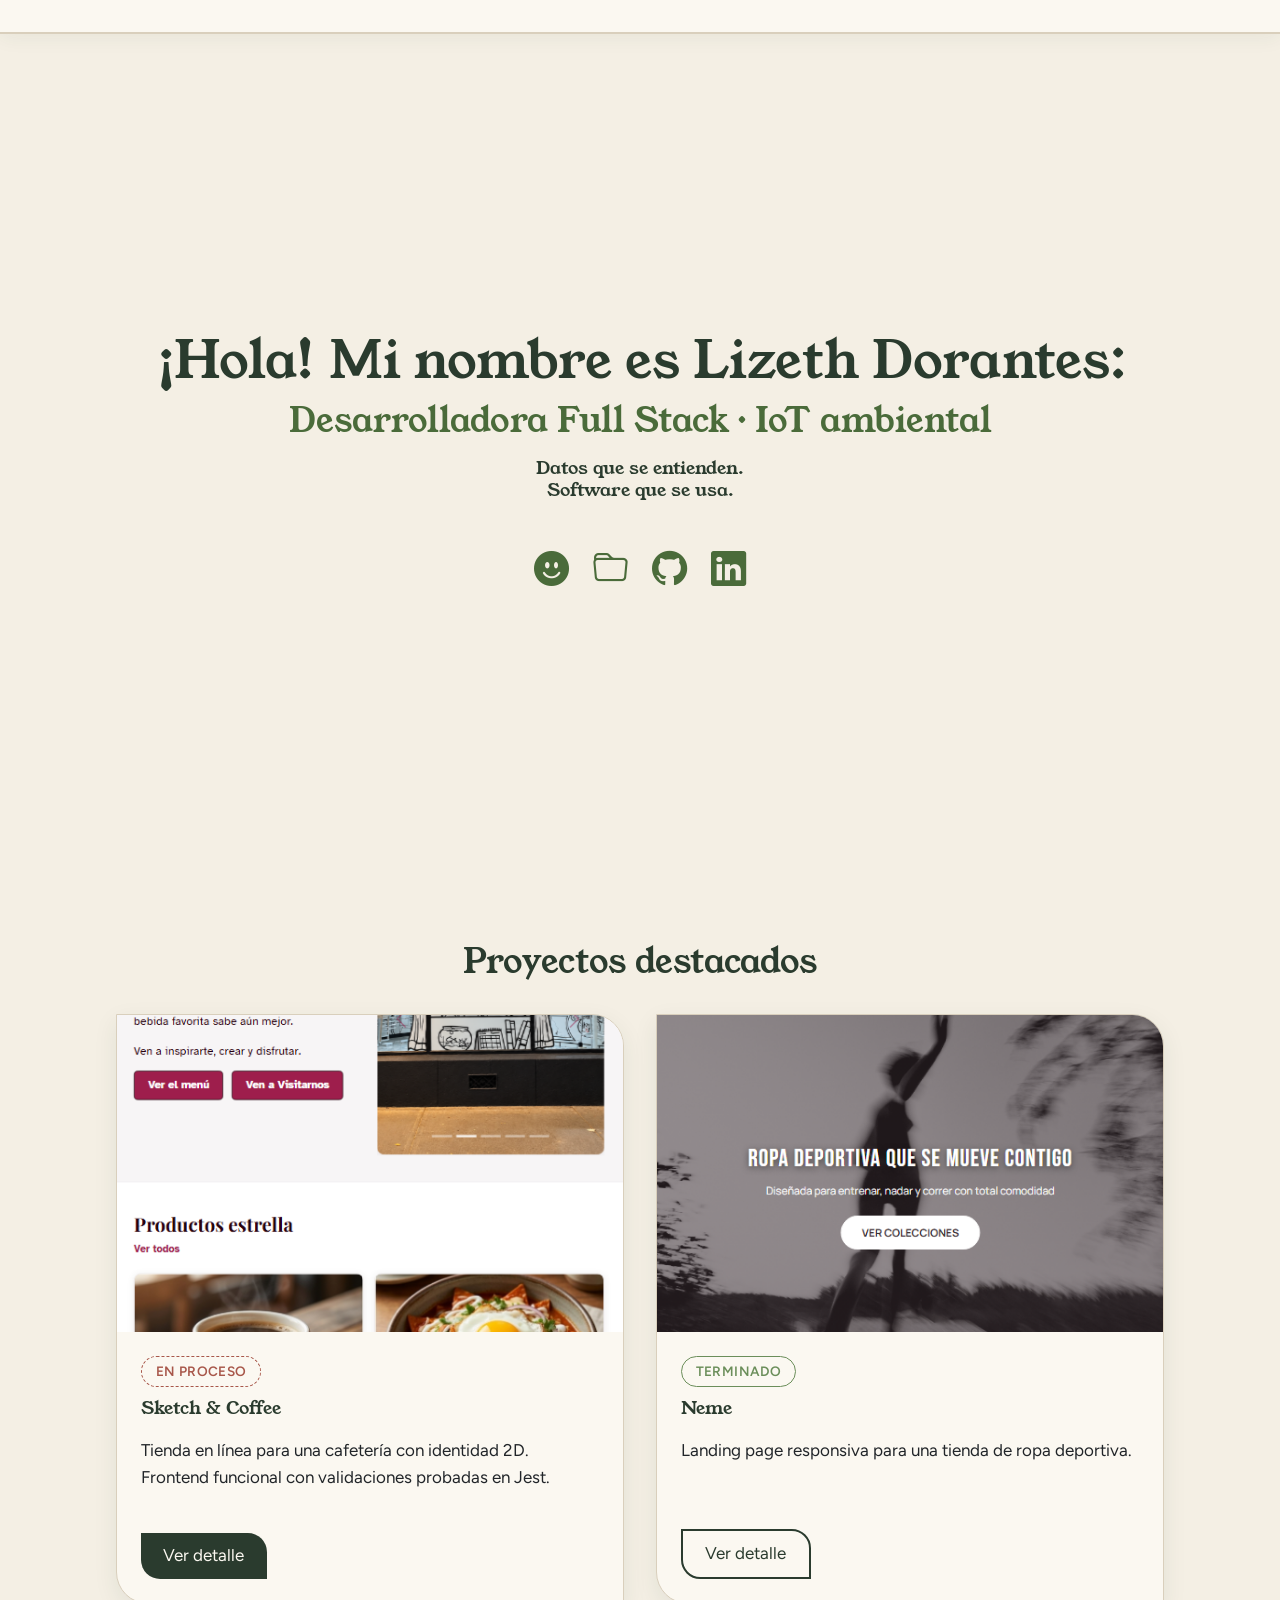
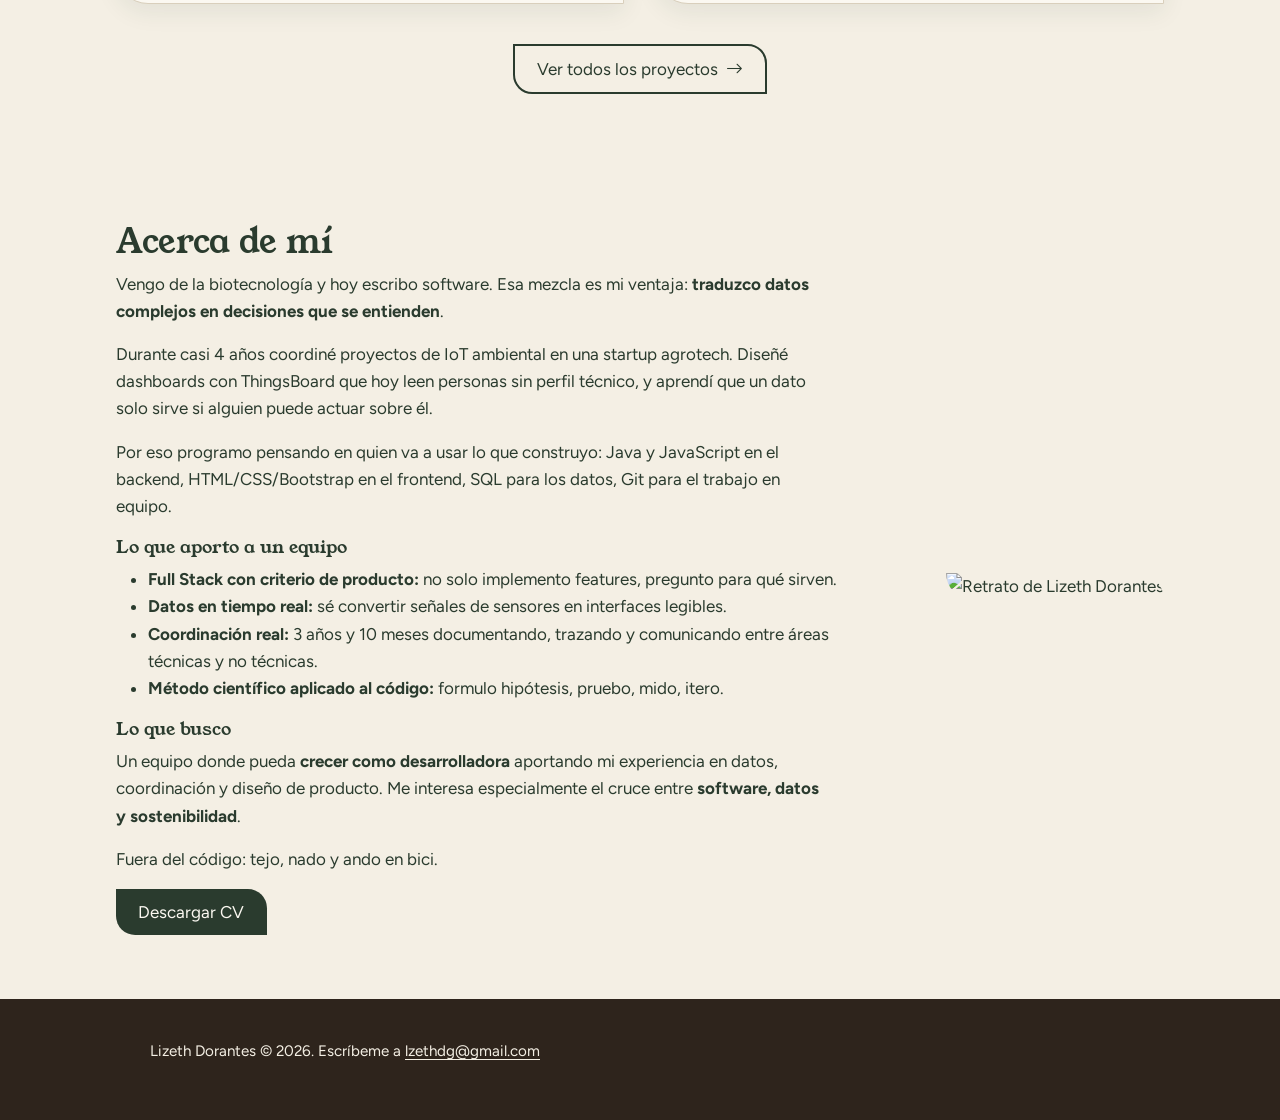
==== commit 8d36c533: "se agrega formulario y widget interactivo de clima" ====
--- a/index.html
+++ b/index.html
@@ -1,4 +1,3 @@
-<!-- index.html -->
 <!DOCTYPE html>
 <html lang="es">
 
@@ -6,122 +5,76 @@
     <meta charset="UTF-8">
     <meta name="viewport" content="width=device-width, initial-scale=1.0">
     <title>Lizeth Dorantes | Desarrolladora Full Stack</title>
-
-    <meta name="description"
-        content="Portafolio de Lizeth Dorantes, desarrolladora Java Full Stack Jr. con experiencia en datos ambientales e IoT.">
-    <meta property="og:title" content="Lizeth Dorantes | Desarrolladora Full Stack">
-    <meta property="og:description" content="Software que hace legibles los datos del mundo vivo.">
-
+    <meta name="description" content="Portafolio de Lizeth Dorantes, desarrolladora Java Full Stack Jr.">
     <link rel="preconnect" href="https://fonts.googleapis.com">
     <link rel="preconnect" href="https://fonts.gstatic.com" crossorigin>
     <link href="https://fonts.googleapis.com/css2?family=Figtree:wght@400;600&family=Young+Serif&display=swap"
         rel="stylesheet">
-
-    <link href="https://cdn.jsdelivr.net/npm/bootstrap@5.3.8/dist/css/bootstrap.min.css" rel="stylesheet"
-        integrity="sha384-sRIl4kxILFvY47J16cr9ZwB07vP4J8+LH7qKQnuqkuIAvNWLzeN8tE5YBujZqJLB" crossorigin="anonymous">
+    <link href="https://cdn.jsdelivr.net/npm/bootstrap@5.3.8/dist/css/bootstrap.min.css" rel="stylesheet">
     <link rel="stylesheet" href="https://cdn.jsdelivr.net/npm/bootstrap-icons@1.11.3/font/bootstrap-icons.min.css">
     <link rel="stylesheet" href="./css/style.css">
 </head>
 
 <body>
     <header id="header-global" class="site-header"></header>
-
     <main>
-        <!-- Pantalla 1: Presentación -->
-        <section class="hero">
-            <div id="colCont">
-                <h1>¡Hola! Mi nombre es Lizeth Dorantes:</h1>
-                <h2>Desarrolladora Full Stack · IoT ambiental</h2>
-                <h3>Datos que se entienden.<br>Software que se usa.</h3>
-
-                <nav class="enlaces" aria-label="Enlaces principales">
-                    <a href="#about" aria-label="Acerca de mí"><i class="bi bi-emoji-smile-fill"
-                            aria-hidden="true"></i></a>
-                    <a href="#destacados" aria-label="Proyectos"><i class="bi bi-folder" aria-hidden="true"></i></a>
-                    <a href="https://github.com/Zeth-DG" aria-label="GitHub" target="_blank"
-                        rel="noopener noreferrer"><i class="bi bi-github" aria-hidden="true"></i></a>
-                    <a href="https://www.linkedin.com/in/lizeth-dorantes/" aria-label="LinkedIn" target="_blank"
-                        rel="noopener noreferrer"><i class="bi bi-linkedin" aria-hidden="true"></i></a>
-                </nav>
-            </div>
+        <section class="container hero">
+            <h1>¡Hola! Mi nombre es Lizeth Dorantes:</h1>
+            <h2>Desarrolladora Full Stack · IoT ambiental</h2>
+            <h3>Datos que se entienden.<br>Software que se usa.</h3>
+            <nav class="enlaces" aria-label="Enlaces principales">
+                <a href="#about" aria-label="Acerca de mí"><i class="bi bi-emoji-smile-fill" aria-hidden="true"></i></a>
+                <a href="#destacados" aria-label="Proyectos"><i class="bi bi-folder" aria-hidden="true"></i></a>
+                <a href="https://github.com/Zeth-DG" aria-label="GitHub" target="_blank" rel="noopener noreferrer"><i
+                        class="bi bi-github" aria-hidden="true"></i></a>
+                <a href="https://www.linkedin.com/in/lizeth-dorantes/" aria-label="LinkedIn" target="_blank"
+                    rel="noopener noreferrer"><i class="bi bi-linkedin" aria-hidden="true"></i></a>
+            </nav>
         </section>
 
-        <div class="separador" role="presentation"></div>
-
-        <!-- Proyectos destacados -->
-        <section id="destacados" class="seccion" aria-labelledby="t-destacados">
-            <h2 id="t-destacados">Proyectos destacados</h2>
-
-            <div class="tarjetas tarjetas--destacadas">
-                <!-- Sketch & Coffee: proyecto principal -->
-                <article class="tarjeta tarjeta--featured">
-                    <img src="./images/capturas/sketch-and-coffee-captura.png" alt="Captura index de Sketch &amp; Coffee" width="640"
-                        height="400" loading="lazy">
-                    <div class="tarjeta-cuerpo">
+        <section id="destacados" class="container">
+            <h2 id="t-destacados" style="text-align: center; margin-bottom: 2rem;">Proyectos destacados</h2>
+            <div class="grid-auto">
+                <article class="card card--destacado">
+                    <img src="./images/capturas/sketch-and-coffee-captura.png" alt="Sketch & Coffee"
+                        class="card--destacado__img">
+                    <div class="card--destacado__body">
                         <span class="etiqueta etiqueta--proceso">En proceso</span>
                         <h3>Sketch &amp; Coffee</h3>
                         <p>Tienda en línea para una cafetería con identidad 2D. Frontend funcional con validaciones
-                            probadas en Jest, backend en desarrollo. Coordiné al equipo rotando entre Scrum Master y
-                            Product Owner durante 8 semanas.</p>
-                        <p class="text-muted small"><strong>Stack:</strong> HTML, CSS, JavaScript, Bootstrap, Jest,
-                            Figma</p>
-                        <div class="tarjeta-enlaces">
+                            probadas en Jest.</p>
+                        <div class="card--destacado__accion">
                             <a class="boton" href="./proyectos.html#modal-sketch">Ver detalle</a>
                         </div>
                     </div>
                 </article>
-
-                <!-- Neme -->
-                <article class="tarjeta">
-                    <img src="./images/capturas/neme-captura.png" alt="Captura de la landing page Neme" width="640" height="400"
-                        loading="lazy">
-                    <div class="tarjeta-cuerpo">
+                <article class="card card--destacado">
+                    <img src="./images/capturas/neme-captura.png" alt="Neme" class="card--destacado__img">
+                    <div class="card--destacado__body">
                         <span class="etiqueta etiqueta--terminada">Terminado</span>
                         <h3>Neme</h3>
-                        <p>Landing page responsiva para una tienda de ropa deportiva donde la comodidad es lo más
-                            importante.</p>
-                        <div class="tarjeta-enlaces">
-                            <a href="./proyectos.html#modal-neme">Ver detalle</a>
-                        </div>
-                    </div>
-                </article>
-
-                <!-- Tierra Deportiva -->
-                <article class="tarjeta">
-                    <img src="./images/capturas/tierra-deportiva-captura.png" alt="Captura de la landing page Tierra Deportiva"
-                        width="640" height="400" loading="lazy">
-                    <div class="tarjeta-cuerpo">
-                        <span class="etiqueta etiqueta--terminada">Terminado</span>
-                        <h3>Tierra Deportiva</h3>
-                        <p>Landing page interactiva creada en equipo durante un hackathon.</p>
-                        <div class="tarjeta-enlaces">
-                            <a href="./proyectos.html#modal-tierra-deportiva">Ver detalle</a>
+                        <p>Landing page responsiva para una tienda de ropa deportiva.</p>
+                        <div class="card--destacado__accion">
+                            <a class="boton boton--secundario" href="./proyectos.html#modal-neme">Ver detalle</a>
                         </div>
                     </div>
                 </article>
             </div>
-
-            <div class="seccion-cta">
-                <a class="boton boton--secundario" href="./proyectos.html">
-                    Ver todos los proyectos
-                    <i class="bi bi-arrow-right" aria-hidden="true"></i>
-                </a>
+            <div style="text-align: center; margin-top: 2.5rem;">
+                <a class="boton boton--secundario" href="./proyectos.html">Ver todos los proyectos <i
+                        class="bi bi-arrow-right"></i></a>
             </div>
         </section>
 
-        <div class="separador" role="presentation"></div>
-
-
-        <!-- Pantalla 3: Acerca de mí -->
-        <section id="about" class="about" aria-labelledby="t-about">
-            <div class="about-contenido">
-                <div class="about-texto">
+        <section id="about" class="container">
+            <div class="about-grid">
+                <div>
                     <h2 id="t-about">Acerca de mí</h2>
-
                     <p>Vengo de la biotecnología y hoy escribo software. Esa mezcla es mi ventaja: <strong>traduzco
                             datos complejos en decisiones que se entienden</strong>.</p>
 
-                    <p>Durante casi 4 años coordiné proyectos de IoT ambiental en una startup agrotech. Diseñé dashboards con
+                    <p>Durante casi 4 años coordiné proyectos de IoT ambiental en una startup agrotech. Diseñé
+                        dashboards con
                         ThingsBoard que hoy leen personas sin perfil técnico, y aprendí que un dato solo sirve si
                         alguien puede actuar sobre él.</p>
 
@@ -134,7 +87,8 @@
                             para qué sirven.</li>
                         <li><strong>Datos en tiempo real:</strong> sé convertir señales de sensores en interfaces
                             legibles.</li>
-                        <li><strong>Coordinación real:</strong> 3 años y 10 meses documentando, trazando y comunicando entre áreas
+                        <li><strong>Coordinación real:</strong> 3 años y 10 meses documentando, trazando y comunicando
+                            entre áreas
                             técnicas y no técnicas.</li>
                         <li><strong>Método científico aplicado al código:</strong> formulo hipótesis, pruebo, mido,
                             itero.</li>
@@ -147,21 +101,16 @@
                     </p>
 
                     <p>Fuera del código: tejo, nado y ando en bici.</p>
-
                     <p><a class="boton" href="./docs/CV-Lizeth-Dorantes.pdf" download>Descargar CV</a></p>
                 </div>
                 <img src="./images/FotoLizethDorantes.jpeg" alt="Retrato de Lizeth Dorantes">
             </div>
         </section>
     </main>
-
     <footer class="pie">
         <p>Lizeth Dorantes &copy; 2026. Escríbeme a <a href="mailto:lzethdg@gmail.com">lzethdg@gmail.com</a></p>
     </footer>
-
-    <script src="https://cdn.jsdelivr.net/npm/bootstrap@5.3.8/dist/js/bootstrap.bundle.min.js"
-        integrity="sha384-FKyoEForCGlyvwx9Hj09JcYn3nv7wiPVlz7YYwJrWVcXK/BmnVDxM+D2scQbITxI"
-        crossorigin="anonymous"></script>
+    <script src="https://cdn.jsdelivr.net/npm/bootstrap@5.3.8/dist/js/bootstrap.bundle.min.js"></script>
     <script src="./js/main.js" type="module"></script>
 </body>
 
--- a/css/style.css
+++ b/css/style.css
@@ -1,4 +1,6 @@
-/* ===== Tokens ===== */
+/* =========================================
+   1. TOKENS & VARIABLES
+   ========================================= */
 :root {
   --fondo: #F4EFE4;
   --superficie: #FBF8F1;
@@ -9,64 +11,49 @@
   --tierra: #2E241C;
   --tierra-texto: #F4EFE4;
   --linea: #D9CFBC;
-
-  --color-fondo-claro: var(--superficie);
-  --color-principal-oscuro: var(--tinta);
-  --color-borde-suave: var(--linea);
-  --color-acento: var(--hoja);
-
+  
   --fuente-titulo: "Young Serif", Georgia, serif;
   --fuente-texto: "Figtree", system-ui, sans-serif;
-
-  --bs-body-bg: var(--fondo);
-  --bs-body-color: var(--tinta);
-  --bs-body-font-family: var(--fuente-texto);
-  --bs-link-color: var(--enlace);
-  --bs-link-hover-color: var(--tinta);
-}
-
-/* ===== Base ===== */
+  
+  --radius-card: 0 2rem 0 2rem;
+  --radius-btn: 0 1.2rem 0 1.2rem;
+  --shadow: 0 8px 24px rgba(31, 61, 46, 0.08);
+  --max-width: 68rem;
+}
+
+/* =========================================
+   2. BASE & RESET
+   ========================================= */
 html {
   scroll-behavior: smooth;
   scroll-padding-top: 5.5rem;
 }
 
 body {
+  font-family: var(--fuente-texto);
   font-size: 1.0625rem;
   line-height: 1.6;
-}
-
-h1,
-h2,
-h3,
-h4 {
+  color: var(--tinta);
+  background-color: var(--fondo);
+  margin: 0;
+}
+
+h1, h2, h3, h4 {
   font-family: var(--fuente-titulo);
   font-weight: 400;
   line-height: 1.2;
   color: var(--tinta);
 }
 
-h1 {
-  font-size: clamp(2rem, 5vw, 3.25rem);
-}
-
-h2 {
-  font-size: clamp(1.5rem, 3.2vw, 2.1rem);
-}
-
-h3 {
-  font-size: 1.15rem;
-}
-
-p,
-li {
-  max-width: 65ch;
-}
+h1 { font-size: clamp(2rem, 5vw, 3.25rem); }
+h2 { font-size: clamp(1.5rem, 3.2vw, 2.1rem); }
+h3 { font-size: 1.15rem; }
+p, li { max-width: 65ch; }
 
 a {
-  text-underline-offset: 0.2em;
   color: var(--enlace);
   text-decoration: none;
+  text-underline-offset: 0.2em;
 }
 
 a:hover {
@@ -79,26 +66,60 @@
   outline-offset: 3px;
 }
 
-/* ===== Botones ===== */
-button.boton {
-  border: 0;
-  font: inherit;
-  cursor: pointer;
-}
-
+/* =========================================
+   3. LAYOUT (Containers & Grids)
+   ========================================= */
+.container {
+  max-width: var(--max-width);
+  margin: 0 auto;
+  padding: 5rem 1.25rem 3rem 1.25rem;
+  min-height: calc(100vh - 4.5rem);
+}
+
+.container--wide { max-width: 90rem; padding-inline: 2rem; }
+.container--left { text-align: left; }
+
+.grid-2 {
+  display: grid;
+  grid-template-columns: 1fr;
+  gap: 2rem;
+  width: 100%;
+  margin-top: 3rem;
+  align-items: start;
+  text-align: left;
+}
+
+.grid-auto {
+  display: grid;
+  grid-template-columns: repeat(auto-fit, minmax(20rem, 1fr));
+  gap: 2rem;
+  width: 100%;
+}
+
+@media (min-width: 768px) {
+  .grid-2 { grid-template-columns: 1fr 1fr; }
+}
+
+/* =========================================
+   4. COMPONENTS (Botones, Tarjetas, Etiquetas)
+   ========================================= */
 .boton {
   display: inline-block;
   padding: 0.6rem 1.4rem;
   background: var(--tinta);
   color: var(--superficie);
-  border-radius: 0 1.2rem 0 1.2rem;
+  border-radius: var(--radius-btn);
+  border: 0;
+  font: inherit;
+  cursor: pointer;
   text-decoration: none;
   transition: background 0.2s ease;
 }
 
-.boton:hover {
-  background: var(--hoja);
-  color: var(--superficie);
+.boton:hover { 
+  background: var(--hoja); 
+  color: var(--superficie); 
+  text-decoration: none; 
 }
 
 .boton--secundario {
@@ -110,191 +131,25 @@
   gap: 0.5rem;
 }
 
-.boton--secundario:hover {
-  background: var(--tinta);
-  color: var(--superficie);
-}
-
-.boton--secundario i {
-  transition: transform 0.2s ease;
-}
-
-.boton--secundario:hover i {
-  transform: translateX(4px);
-}
-
-/* ===== Header Sticky ===== */
-.site-header {
-  position: sticky;
-  top: 0;
-  background-color: var(--color-fondo-claro);
-  padding: 1rem 1.25rem;
-  z-index: 1030;
-  box-shadow: 0 4px 20px rgba(31, 61, 46, 0.06);
-  border-bottom: 2px solid var(--color-borde-suave);
-  width: 100%;
-}
-
-.nav-list {
-  display: flex;
-  gap: 30px;
-  list-style: none;
-  margin: 0;
-  padding: 0;
-  align-items: center;
-}
-
-.nav-list a {
-  text-decoration: none;
-  color: var(--color-principal-oscuro);
-  font-weight: 600;
-  font-size: 0.95rem;
-  text-transform: uppercase;
-  letter-spacing: 0.05em;
-  transition: color 0.2s ease;
-}
-
-.nav-list a:hover,
-.nav-list a.active {
-  color: var(--hoja);
-}
-
-/* ===== Hero (Home) ===== */
-.hero,
-.seccion {
-  max-width: 68rem;
-  margin: 0 auto;
-  padding: 5rem 1.25rem 3rem 1.25rem;
-  min-height: calc(100vh - 4.5rem);
-  display: flex;
-  flex-direction: column;
-  justify-content: center;
-  align-items: center;
-}
-
-.hero h2 {
-  font-size: clamp(1.25rem, 2.6vw, 1.75rem);
-  color: var(--enlace);
-  margin-bottom: 1rem;
-}
-
-.hero p,
-.seccion p,
-.contacto-main p {
-  margin-inline: auto;
-  text-align: center;
-}
-
-.hero .enlaces {
-  display: flex;
-  gap: 1.5rem;
-  font-size: 2.2rem;
-  margin-top: 2rem;
-  justify-content: center;
-}
-
-.hero .enlaces a {
-  color: var(--tinta);
-}
-
-.hero .enlaces a:hover {
-  color: var(--hoja);
-}
-
-/* ===== Sección Acerca de mí ===== */
-.about {
-  max-width: 68rem;
-  margin: 0 auto;
-  padding: 5rem 1.25rem;
-  display: flex;
-  flex-direction: column;
-  justify-content: center;
-  align-items: center;
-}
-
-.about-contenido {
-  display: grid;
-  gap: 2.5rem;
-  align-items: center;
-  text-align: left;
-  width: 100%;
-}
-
-.about-contenido p,
-.about-contenido li {
-  text-align: left;
-  max-width: none;
-}
-
-.about-contenido img {
-  width: 100%;
-  max-width: 20rem;
-  border-radius: 0 3rem 0 3rem;
-  margin: 0 auto;
-  box-shadow: 0 8px 24px rgba(31, 61, 46, 0.08);
-}
-
-@media (min-width: 768px) {
-  .about-contenido {
-    grid-template-columns: 1fr auto;
-  }
-}
-
-/* ===== Tarjetas de proyecto (Home) ===== */
-.tarjetas {
-  display: grid;
-  grid-template-columns: repeat(auto-fit, minmax(20rem, 1fr));
-  gap: 2rem;
-  margin-top: 2rem;
-  width: 100%;
-}
-
-.tarjeta {
+.boton--secundario:hover { 
+  background: var(--tinta); 
+  color: var(--superficie); 
+}
+
+/* Tarjeta Unificada */
+.card {
   background: var(--superficie);
   border: 1px solid var(--linea);
-  border-radius: 0 2rem 0 2rem;
-  overflow: hidden;
-  display: flex;
-  flex-direction: column;
-  text-align: left;
-}
-
-.tarjeta img {
-  width: 100%;
-  aspect-ratio: 16 / 10;
-  object-fit: cover;
-  background: var(--linea);
-}
-
-.tarjeta-cuerpo {
-  padding: 1.25rem 1.5rem 1.5rem;
-  display: flex;
-  flex-direction: column;
-  gap: 0.6rem;
-  flex: 1;
-}
-
-.tarjeta-cuerpo p {
-  margin: 0;
-  text-align: left;
-}
-
-.tarjeta-enlaces {
-  margin-top: auto;
-  display: flex;
-  gap: 1.25rem;
-  flex-wrap: wrap;
-  justify-content: center;
-}
-
-.tarjeta-cuerpo .boton {
-  align-self: center;
-  margin-top: 0.5rem;
-}
-
-/* ===== Etiquetas ===== */
+  border-radius: var(--radius-card);
+  box-shadow: var(--shadow);
+  padding: 2.5rem 2rem;
+  width: 100%;
+  box-sizing: border-box;
+}
+
 .etiqueta {
   align-self: flex-start;
+  display: inline-block;
   font-size: 0.85rem;
   font-weight: 600;
   padding: 0.25rem 0.85rem;
@@ -306,650 +161,319 @@
   text-transform: uppercase;
 }
 
-.etiqueta--proceso {
+.etiqueta--proceso { border-color: var(--flor); color: var(--flor); border-style: dashed; }
+.etiqueta--terminada { border-color: var(--hoja); color: var(--hoja); }
+.etiqueta--oscura { background: var(--tinta); color: var(--superficie); border-color: var(--tinta); }
+.etiqueta--aprendiendo { border-color: var(--flor); color: var(--flor); border-style: dashed; }
+
+/* Formularios */
+.form-group { display: flex; flex-direction: column; margin-bottom: 1.25rem; }
+.form-group label { font-weight: 600; margin-bottom: 0.5rem; font-size: 0.95rem; }
+
+.form-group input, .form-group textarea {
+  width: 100%;
+  box-sizing: border-box;
+  padding: 0.75rem 1rem;
+  border: 1px solid var(--linea);
+  border-radius: 0.5rem;
+  font-family: var(--fuente-texto);
+  font-size: 1rem;
+  background: var(--fondo);
+  color: var(--tinta);
+  transition: border-color 0.2s ease, box-shadow 0.2s ease;
+}
+
+.form-group input:focus, .form-group textarea:focus {
+  outline: none;
+  border-color: var(--hoja);
+  box-shadow: 0 0 0 3px rgba(107, 142, 90, 0.2);
+}
+
+.form-group input[aria-invalid="true"],
+.form-group textarea[aria-invalid="true"] {
   border-color: var(--flor);
-  color: var(--flor);
-  border-style: dashed;
-  background-color: rgba(139, 74, 122, 0.04);
-}
-
-.etiqueta--terminada {
-  border-color: var(--hoja);
-  color: var(--hoja);
-  background-color: rgba(79, 138, 91, 0.04);
-}
-
-/* ===== Sección alineada a izquierda (Experiencia) ===== */
-.seccion-alineada-izquierda {
-  max-width: 68rem;
-  margin: 0 auto;
-  padding: 5rem 1.25rem 3rem 1.25rem;
-  min-height: calc(100vh - 4.5rem);
-  display: flex;
-  flex-direction: column;
-  align-items: flex-start;
-  text-align: left;
-}
-
-.seccion-alineada-izquierda h1,
-.seccion-alineada-izquierda h2 {
-  text-align: left;
-  width: 100%;
-}
-
-.seccion-alineada-izquierda .chips,
-.seccion-alineada-izquierda .leyenda {
-  justify-content: flex-start;
-}
-
-/* ===== Página de Experiencia ===== */
-.exp-intro {
-  margin-bottom: 3rem;
-}
-
-.exp-intro__lead {
-  max-width: 55ch;
-  font-size: 1.1rem;
-  color: var(--tinta);
-  opacity: 0.85;
-}
-
-.exp-grupo {
-  margin-bottom: 3.5rem;
-  padding-bottom: 3rem;
-  border-bottom: 1px solid var(--linea);
-}
-
-.exp-grupo:last-of-type {
-  border-bottom: none;
-}
-
-.exp-grupo__header {
-  margin-bottom: 1.75rem;
-}
-
-.exp-grupo__badge {
-  display: inline-block;
-  font-size: 0.8rem;
+}
+
+.form-group input[aria-invalid="true"]:focus,
+.form-group textarea[aria-invalid="true"]:focus {
+  box-shadow: 0 0 0 3px rgba(168, 87, 74, 0.2);
+}
+
+/* =========================================
+   5. HEADER & FOOTER
+   ========================================= */
+.site-header {
+  position: sticky;
+  top: 0;
+  background-color: var(--superficie);
+  padding: 1rem 1.25rem;
+  z-index: 1030;
+  box-shadow: 0 4px 20px rgba(31, 61, 46, 0.06);
+  border-bottom: 2px solid var(--linea);
+}
+
+.site-header a,
+.site-header .nav-link,
+.site-header .nav-list a {
+  color: var(--tinta);
   font-weight: 600;
+  font-size: 0.95rem;
   text-transform: uppercase;
   letter-spacing: 0.05em;
-  padding: 0.25rem 0.85rem;
-  border-radius: 999px;
-  border: 1.5px solid var(--tinta);
-  color: var(--tinta);
-  background: transparent;
-  margin-bottom: 0.75rem;
-}
-
-.exp-grupo__badge--diario {
-  background: var(--tinta);
-  color: var(--superficie);
-}
-
-.exp-grupo__badge--aprendo {
-  border-style: dashed;
-  border-color: var(--flor);
-  color: var(--flor);
-}
-
-.exp-grupo__desc {
-  max-width: 60ch;
-  color: var(--tinta);
-  opacity: 0.75;
-  margin: 0.5rem 0 0;
-}
-
-.exp-lista {
-  list-style: none;
-  padding: 0;
-  margin: 0;
-  display: grid;
-  grid-template-columns: repeat(auto-fit, minmax(22rem, 1fr));
-  gap: 1rem;
-}
-
-.exp-item {
-  display: flex;
-  gap: 1rem;
-  padding: 1.1rem 1.25rem;
-  background: var(--superficie);
-  border: 1px solid var(--linea);
-  border-radius: 0 1.25rem 0 1.25rem;
-  transition: border-color 0.2s ease, transform 0.2s ease;
-  max-width: none;
-}
-
-.exp-item:hover {
-  border-color: var(--hoja);
-  transform: translateY(-2px);
-}
-
-.exp-item__icono {
-  font-size: 1.5rem;
+  text-decoration: none;
+}
+
+.site-header a:hover,
+.site-header a.active,
+.site-header .nav-link:hover,
+.site-header .nav-link.active,
+.site-header .nav-list a:hover,
+.site-header .nav-list a.active {
   color: var(--hoja);
-  flex-shrink: 0;
-  line-height: 1;
-  margin-top: 0.15rem;
-}
-
-.exp-item__contenido {
-  flex: 1;
-  min-width: 0;
-}
-
-.exp-item__contenido h3 {
-  font-size: 1.05rem;
-  margin: 0 0 0.25rem;
-}
-
-.exp-item__contenido p {
-  font-size: 0.95rem;
-  margin: 0;
-  color: var(--tinta);
-  opacity: 0.8;
-  max-width: none;
-}
-
-.exp-transversal {
-  list-style: none;
-  padding: 0;
-  margin: 0;
-  display: grid;
-  grid-template-columns: repeat(auto-fit, minmax(20rem, 1fr));
-  gap: 1.25rem;
-}
-
-.exp-transversal li {
-  padding: 1rem 1.25rem;
-  background: var(--superficie);
-  border-left: 3px solid var(--hoja);
-  border-radius: 0 0.75rem 0.75rem 0;
-  font-size: 0.98rem;
-  max-width: none;
-}
-
-.exp-transversal strong {
-  display: block;
-  color: var(--tinta);
-  font-family: var(--fuente-titulo);
-  font-weight: 400;
-  font-size: 1.05rem;
-  margin-bottom: 0.15rem;
-}
-
-/* ===== Trayectoria (Experiencia) ===== */
-.exp-trayectoria {
-  list-style: none;
-  padding: 0;
-  margin: 0;
-  display: flex;
-  flex-direction: column;
-  gap: 1.25rem;
-}
-
-.exp-trayectoria li {
-  display: grid;
-  grid-template-columns: 8rem 1fr;
-  gap: 1.5rem;
-  padding-bottom: 1.25rem;
-  border-bottom: 1px solid var(--linea);
-  max-width: none;
-}
-
-.exp-trayectoria li:last-child {
-  border-bottom: none;
-  padding-bottom: 0;
-}
-
-.exp-trayectoria__periodo {
-  font-family: var(--fuente-titulo);
-  color: var(--hoja);
-  font-size: 0.95rem;
-  padding-top: 0.15rem;
-}
-
-.exp-trayectoria strong {
-  display: block;
-  font-family: var(--fuente-titulo);
-  font-weight: 400;
-  font-size: 1.05rem;
-  color: var(--tinta);
-  margin-bottom: 0.25rem;
-}
-
-.exp-trayectoria p {
-  margin: 0;
-  font-size: 0.95rem;
-  color: var(--tinta);
-  opacity: 0.8;
-  max-width: none;
-}
-
-.exp-cta {
-  display: flex;
-  gap: 1rem;
-  flex-wrap: wrap;
-  margin-top: 1rem;
-}
-
-@media (max-width: 640px) {
-  .exp-trayectoria li {
-    grid-template-columns: 1fr;
-    gap: 0.4rem;
-  }
-
-  .exp-trayectoria__periodo {
-    font-size: 0.85rem;
-  }
-
-  .exp-lista,
-  .exp-transversal {
-    grid-template-columns: 1fr;
-  }
-
-  .exp-cta {
-    flex-direction: column;
-  }
-
-  .exp-cta .boton {
-    text-align: center;
-  }
-}
-
-/* ===== Página de proyectos: timeline ===== */
-.proyectos-main {
-  width: 100%;
-  max-width: 90rem;
-  margin: 0 auto;
-  padding: 5rem 2rem 4rem;
-  min-height: calc(100vh - 4.5rem);
-}
-
-.proyectos-main>.w-100 {
-  width: 100% !important;
-  max-width: none;
-}
-
-.proyectos-intro {
-  max-width: 60ch;
-  margin-bottom: 3.5rem;
-  font-size: 1.1rem;
-  opacity: 0.85;
-}
-
-.timeline {
-  list-style: none;
-  padding: 0;
-  margin: 0;
-  position: relative;
-  width: 100%;
-  max-width: none;
-}
-
-.timeline::before {
-  content: "";
-  position: absolute;
-  top: 1rem;
-  bottom: 1rem;
-  left: 5rem;
-  width: 2px;
-  background: var(--linea);
-}
-
-.timeline__item {
-  display: grid;
-  grid-template-columns: 5rem 1fr;
-  gap: 2rem;
-  margin-bottom: 3rem;
-  position: relative;
-  width: 100%;
-  max-width: none;
-  /* ← EL FIX: sobreescribe el max-width: 65ch global */
-}
-
-.timeline__item:last-child {
-  margin-bottom: 0;
-}
-
-.timeline__marcador {
-  position: relative;
-  text-align: right;
-  padding-right: 0.5rem;
-  padding-top: 0.35rem;
-}
-
-.timeline__marcador {
-  position: relative;
-  text-align: right;         /* fecha pegada a la derecha */
-  padding-right: 1.25rem;    /* espacio para el punto */
-  padding-top: 0.35rem;
-}
-
-.timeline__marcador::after {
-  content: "";
-  position: absolute;
-  right: -0.5rem;            /* el punto sale por la derecha */
-  top: 0.55rem;              /* alineado verticalmente con la fecha */
-  width: 1rem;
-  height: 1rem;
-  border-radius: 50%;
-  background: var(--superficie);
-  border: 3px solid var(--hoja);
-  z-index: 1;
-}
-
-.timeline__contenido {
-  background: var(--superficie);
-  border: 1px solid var(--linea);
-  border-radius: 0 1.5rem 0 1.5rem;
-  padding: 1.75rem;
-  display: grid;
-  grid-template-columns: 1fr 1fr;
-  gap: 2rem;
-  align-items: center;
-  transition: border-color 0.2s ease;
-  width: 100%;
-  max-width: none;
-  min-width: 0;
-}
-
-.timeline__contenido:hover {
-  border-color: var(--hoja);
-}
-
-.timeline__imagen {
-  border-radius: 0 1rem 0 1rem;
-  overflow: hidden;
-  background: var(--fondo);
-  padding: 0.75rem;
-  min-width: 0;
-}
-
-.timeline__imagen img {
-  width: 100%;
-  aspect-ratio: 4 / 3;
-  object-fit: cover;
-  border-radius: 0 0.75rem 0 0.75rem;
-  display: block;
-}
-
-.timeline__texto {
-  min-width: 0;
-}
-
-.timeline__texto h2 {
-  font-size: clamp(1.3rem, 2vw, 1.6rem);
-  margin: 0.5rem 0 0.6rem;
-}
-
-.timeline__texto p {
-  margin: 0 0 0.85rem;
-  max-width: none;
-  font-size: 0.98rem;
-  color: var(--tinta);
-  opacity: 0.85;
-}
-
-.timeline__texto .boton {
-  margin-top: 0.5rem;
-  display: inline-flex;
-  align-items: center;
-  gap: 0.5rem;
-}
-
-.timeline__texto .boton i {
-  transition: transform 0.2s ease;
-}
-
-.timeline__texto .boton:hover i {
-  transform: translateX(4px);
-}
-
-/* Stack dentro de las tarjetas de la timeline */
-.tarjeta-stack {
-  list-style: none;
-  padding: 0;
-  margin: 0.5rem 0 0.85rem;
-  display: flex;
-  flex-wrap: wrap;
-  gap: 0.35rem 0.75rem;
-  font-size: 0.85rem;
-  color: var(--tinta);
-  opacity: 0.7;
-}
-
-.tarjeta-stack li {
-  position: relative;
-  max-width: none;
-}
-
-.tarjeta-stack li:not(:last-child)::after {
-  content: "·";
-  position: absolute;
-  right: -0.5rem;
-  opacity: 0.6;
-}
-
-/* Tablet y móvil */
-@media (max-width: 900px) {
-  .proyectos-main {
-    padding: 5rem 1.25rem 4rem;
-  }
-
-  .timeline::before {
-    left: 0.5rem;
-  }
-
-  .timeline__item {
-    grid-template-columns: 1fr;
-    padding-left: 2.25rem;
-    gap: 0.85rem;
-  }
-
-  .timeline__marcador {
-    text-align: left;
-    padding-right: 0;
-    padding-top: 0;
-  }
-
-  .timeline__marcador::after {
-    left: -2.15rem;
-    right: auto;
-    top: 0.3rem;
-  }
-
-  .timeline__fecha {
-    white-space: normal;
-  }
-
-  .timeline__contenido {
-    grid-template-columns: 1fr;
-    padding: 1.25rem;
-    gap: 1.25rem;
-  }
-}
-
-/* ===== Modales ===== */
-.modal-content {
-  text-align: left;
-}
-
-.modal-content a:not(.boton) {
-  color: var(--enlace);
-  text-decoration: underline;
-}
-
-.modal-content a:not(.boton):hover {
-  color: var(--tinta);
-}
-
-.modal-body p,
-.modal-body li {
-  max-width: none;
-}
-
-.modal-dialog {
-  max-width: 90vw;
-}
-
-@media (min-width: 992px) {
-  .modal-dialog.modal-lg {
-    max-width: 800px;
-  }
-}
-
-/* ===== Página de Contacto ===== */
-.contacto-main {
-  max-width: 50rem;
-  margin: 0 auto;
-  padding: 6rem 1.25rem 4rem 1.25rem;
-  min-height: calc(100vh - 4.5rem);
-  display: flex;
-  flex-direction: column;
-  align-items: center;
-  text-align: center;
-}
-
-.contacto-main h1 {
-  margin-bottom: 1.5rem;
-  text-align: center;
-}
-
-.contacto-main .enlaces {
-  display: flex;
-  gap: 1.5rem;
-  font-size: 2rem;
-  margin: 1.5rem 0;
-  justify-content: center;
-}
-
-/* ===== Footer ===== */
+  text-decoration: none;
+}
+
+.nav-list {
+  display: flex; gap: 30px; list-style: none; margin: 0 auto; padding: 0; justify-content: center;
+}
+
 .pie {
   background-color: var(--tierra);
   color: var(--tierra-texto);
   padding: 2.5rem 1.25rem;
-  margin-top: 0;
   text-align: center;
   font-size: 0.95rem;
 }
 
-.pie a {
-  color: var(--tierra-texto);
-  text-decoration: underline;
-}
-
-.pie a:hover {
-  color: var(--superficie);
-}
-
-/* ===== Tarjetas destacadas (Home) ===== */
-.tarjetas.tarjetas--destacadas {
+.pie a { color: var(--tierra-texto); text-decoration: underline; }
+
+/* =========================================
+   6. ESPECÍFICOS DE PÁGINA
+   ========================================= */
+/* Home */
+.hero { text-align: center; display: flex; flex-direction: column; justify-content: center; align-items: center; }
+.hero h2 { color: var(--enlace); margin-bottom: 1rem; }
+.hero .enlaces { display: flex; gap: 1.5rem; font-size: 2.2rem; margin-top: 2rem; justify-content: center; }
+
+.about-grid { display: grid; gap: 2.5rem; align-items: center; }
+.about-grid img { width: 100%; max-width: 20rem; border-radius: 0 3rem 0 3rem; margin: 0 auto; }
+@media (min-width: 768px) { .about-grid { grid-template-columns: 1fr auto; } }
+
+/* Home – Tarjetas destacadas */
+.card--destacado { padding: 0; overflow: hidden; display: flex; flex-direction: column; }
+.card--destacado__img { width: 100%; aspect-ratio: 16 / 10; object-fit: cover; }
+.card--destacado__body { padding: 1.5rem; display: flex; flex-direction: column; gap: 0.6rem; flex: 1; }
+.card--destacado__accion { margin-top: auto; padding-top: 1rem; }
+
+/* Proyectos (Timeline) */
+.timeline { list-style: none; padding: 0; margin: 0 auto; position: relative; max-width: 60rem; }
+.timeline::before { content: ""; position: absolute; top: 1rem; bottom: 1rem; left: 5rem; width: 2px; background: var(--linea); }
+.timeline__item { display: grid; grid-template-columns: 5rem 1fr; gap: 2rem; margin-bottom: 3rem; }
+.timeline__marcador { position: relative; text-align: right; padding-right: 1.25rem; }
+.timeline__marcador::after {
+  content: ""; position: absolute; right: -0.5rem; top: 0.55rem; width: 1rem; height: 1rem;
+  border-radius: 50%; background: var(--superficie); border: 3px solid var(--hoja); z-index: 1;
+}
+.timeline__fecha { color: var(--hoja); font-family: var(--fuente-titulo); }
+.timeline__contenido { display: grid; grid-template-columns: 1fr 1fr; gap: 2rem; align-items: center; padding: 1.75rem; }
+.timeline__imagen img { width: 100%; aspect-ratio: 4/3; object-fit: cover; border-radius: 0 0.75rem 0 0.75rem; }
+
+@media (max-width: 900px) {
+  .timeline::before { left: 0.5rem; }
+  .timeline__item { grid-template-columns: 1fr; padding-left: 2.25rem; }
+  .timeline__marcador { text-align: left; padding: 0; }
+  .timeline__marcador::after { left: -2.15rem; top: 0.3rem; }
+  .timeline__contenido { grid-template-columns: 1fr; }
+}
+
+/* Experiencia */
+.exp-grupo { margin-bottom: 3.5rem; padding-bottom: 3rem; border-bottom: 1px solid var(--linea); }
+.exp-lista { display: grid; grid-template-columns: repeat(auto-fit, minmax(22rem, 1fr)); gap: 1rem; list-style: none; padding: 0; }
+.exp-item { display: flex; gap: 1rem; padding: 1.5rem; }
+.exp-item__icono { font-size: 1.5rem; color: var(--hoja); margin-top: 0.15rem; }
+
+.card--transversal {
+  padding: 1.25rem;
+  border-left: 4px solid var(--hoja);
+  border-radius: 0 0.75rem 0.75rem 0;
+}
+.card--transversal h3 {
+  font-family: var(--fuente-titulo);
+  font-size: 1.1rem;
+  margin-bottom: 0.25rem;
+  margin-top: 0;
+}
+
+.exp-header {
+  text-align: center;
+  margin-bottom: 3rem;
+}
+.exp-header p {
+  max-width: 75ch;
+  margin-left: auto;
+  margin-right: auto;
+  font-size: 1.1rem;
+  opacity: 0.85;
+}
+
+/* Trayectoria */
+.trayectoria-list {
+  list-style: none;
+  padding: 0;
+  margin: 0 auto;
+  max-width: 50rem;
+}
+
+.trayectoria-list li {
   display: grid;
-  grid-template-columns: repeat(2, minmax(0, 1fr));
-  gap: 2rem;
-  margin-top: 2rem;
-  width: 100%;
-}
-
-.tarjetas--destacadas .tarjeta--featured {
-  grid-column: 1 / -1;
-  display: grid;
-  grid-template-columns: 1.1fr 1fr;
-  gap: 0;
-  flex-direction: row;
-}
-
-.tarjetas--destacadas .tarjeta--featured img {
-  width: 100%;
-  height: 100%;
-  min-height: 22rem;
-  aspect-ratio: auto;
-  object-fit: cover;
-}
-
-.tarjetas--destacadas .tarjeta--featured .tarjeta-cuerpo {
-  padding: 2.25rem 2.5rem;
-  justify-content: center;
-  gap: 0.85rem;
-}
-
-.tarjetas--destacadas .tarjeta--featured h3 {
-  font-size: clamp(1.5rem, 2.5vw, 2rem);
-}
-
-.tarjetas--destacadas .tarjeta--featured p {
-  font-size: 1.0625rem;
-}
-
-.tarjetas--destacadas .tarjeta--featured .tarjeta-enlaces {
-  justify-content: flex-start;
-  margin-top: 1rem;
-}
-
-.tarjetas--destacadas .tarjeta--featured .boton {
-  align-self: flex-start;
-  margin-top: 0;
-}
-
-@media (max-width: 992px) {
-  .tarjetas--destacadas .tarjeta--featured {
+  grid-template-columns: 8rem 1fr;
+  gap: 1.5rem;
+  padding-bottom: 1.5rem;
+  border-bottom: 1px solid var(--linea);
+  margin-bottom: 1.5rem;
+}
+
+.trayectoria-list li:last-child {
+  border-bottom: none;
+  margin-bottom: 0;
+}
+
+@media (max-width: 640px) {
+  .trayectoria-list li {
     grid-template-columns: 1fr;
+    gap: 0.4rem;
   }
-
-  .tarjetas--destacadas .tarjeta--featured img {
-    min-height: 16rem;
-    aspect-ratio: 16 / 9;
-  }
-}
-
-@media (max-width: 768px) {
-  .tarjetas.tarjetas--destacadas {
-    grid-template-columns: 1fr;
-  }
-
-  .tarjetas--destacadas .tarjeta--featured .tarjeta-cuerpo {
-    padding: 1.5rem 1.5rem 1.75rem;
-  }
-
-  .tarjetas--destacadas .tarjeta--featured img {
-    min-height: 14rem;
-    aspect-ratio: 16 / 10;
-  }
-}
-
-/* ===== CTA de cierre ===== */
-.seccion-cta {
-  width: 100%;
+}
+
+/* Widget del Clima (Contacto) */
+#toluca-card, #result-container { text-align: center; }
+.clima-principal { display: flex; justify-content: center; align-items: center; margin: 1rem 0 0.5rem 0; }
+.clima-temp { font-family: var(--fuente-titulo); font-size: 4.5rem; color: var(--tinta); line-height: 1; }
+.clima-condicion { font-size: 1.1rem; font-weight: 600; margin: 0 0 1rem 0; }
+.clima-detalle { font-size: 0.95rem; color: var(--hoja); font-weight: 600; margin: 0; }
+.clima-actualizacion, .clima-fuente { font-size: 0.8rem; color: #888; margin: 0; }
+.clima-actualizacion { margin-top: 1.5rem; margin-bottom: 0.5rem; }
+.clima-fuente a { color: var(--hoja); text-decoration: underline; }
+.clima-frase { margin-top: 1rem; font-weight: 600; color: var(--flor); }
+
+#visitor-section { width: 100%; margin-top: 2rem; display: flex; flex-direction: column; align-items: center; gap: 1rem; text-align: center; }
+#visitorInput { padding: 0.6rem 1rem; border: 1px solid var(--linea); border-radius: 0.5rem; font-family: var(--fuente-texto); font-size: 1rem; background: var(--superficie); color: var(--tinta); width: 100%; max-width: 300px; }
+#visitorInput:focus { outline: 2px solid var(--hoja); border-color: var(--hoja); }
+#visitor-error { text-align: center; margin-top: 0.5rem; }
+
+/* Contacto */
+.contacto-header {
+  text-align: center;
+  margin-bottom: 3rem;
+}
+.contacto-header p {
+  max-width: 60ch;
+  margin: 0 auto 1.5rem;
+}
+.contacto-header .enlaces {
   display: flex;
   justify-content: center;
-  margin-top: 2.5rem;
-}
-
-/* ===== Utilidades ===== */
-html.modal-hash-pendiente {
-  scroll-behavior: auto;
-}
-
-/* ===== Motion preferences ===== */
-@media (prefers-reduced-motion: reduce) {
-  html {
-    scroll-behavior: auto;
-  }
-
-  .exp-item,
-  .timeline__contenido,
-  .timeline__texto .boton i,
-  .boton--secundario i {
-    transition: none;
-  }
-
-  .exp-item:hover {
-    transform: none;
-  }
-
-  .timeline__texto .boton:hover i,
-  .boton--secundario:hover i {
-    transform: none;
-  }
-}+  gap: 1.5rem;
+  font-size: 2rem;
+  margin-top: 1.5rem;
+}
+
+.clima-etiqueta {
+  font-size: 0.85rem;
+  text-transform: uppercase;
+  letter-spacing: 0.05em;
+  color: #888;
+  margin: -0.5rem 0 1rem 0;
+}
+
+.clima-max {
+  font-size: 0.95rem;
+  color: var(--tinta);
+  margin-top: 0.5rem;
+}
+
+/* Mensajes del formulario */
+#form-status.success { color: var(--hoja); }
+#form-status.error { color: var(--flor); }
+#submit-btn:disabled { opacity: 0.6; cursor: not-allowed; }
+
+.error-mensaje {
+  color: var(--flor);
+  font-size: 0.85rem;
+  margin-top: 0.25rem;
+  display: block;
+  min-height: 1.2rem;
+}
+
+/* Widget del Clima (Contacto) */
+#toluca-card, #result-container { text-align: center; }
+.clima-principal { display: flex; justify-content: center; align-items: center; margin: 1rem 0 0.5rem 0; }
+.clima-temp { font-family: var(--fuente-titulo); font-size: 4.5rem; color: var(--tinta); line-height: 1; }
+.clima-condicion { font-size: 1.1rem; font-weight: 600; margin: 0 0 1rem 0; }
+.clima-detalle { font-size: 0.95rem; color: var(--hoja); font-weight: 600; margin: 0; }
+.clima-actualizacion, .clima-fuente { font-size: 0.8rem; color: #888; margin: 0; }
+.clima-actualizacion { margin-top: 1.5rem; margin-bottom: 0.5rem; }
+.clima-fuente a { color: var(--hoja); text-decoration: underline; }
+.clima-frase { margin-top: 1rem; font-weight: 600; color: var(--flor); }
+
+/* Búsqueda de visitante */
+.visitor-wrapper {
+  display: flex;
+  flex-direction: column;
+  align-items: center;
+  margin-top: 3rem;
+  text-align: center;
+}
+
+#visitor-section {
+  width: 100%;
+  display: flex;
+  flex-direction: column;
+  align-items: center;
+  gap: 0.5rem;
+  margin-bottom: 2rem;
+}
+
+.visitor-input-group {
+  display: flex;
+  gap: 0.5rem;
+  margin-top: 0.5rem;
+  width: 100%;
+  max-width: 400px;
+  justify-content: center;
+}
+
+#visitorInput {
+  padding: 0.6rem 1rem;
+  border: 1px solid var(--linea);
+  border-radius: 0.5rem;
+  font-family: var(--fuente-texto);
+  font-size: 1rem;
+  background: var(--superficie);
+  color: var(--tinta);
+  flex: 1;
+}
+
+#visitorInput:focus {
+  outline: 2px solid var(--hoja);
+  border-color: var(--hoja);
+}
+
+#visitor-error {
+  width: 100%;
+  text-align: center;
+}
+
+#result-container {
+  width: 100%;
+  max-width: 32rem; /* Evita que se estire demasiado en pantallas grandes */
+  margin: 0 auto;
+  padding: 2rem; /* Ajuste para que se vea como tarjeta centrada */
+}
+
+/* =========================================
+   7. UTILIDADES
+   ========================================= */
+.hidden { display: none !important; }
+.mt-2rem { margin-top: 2rem; }
+.lista-sin-estilos { list-style: none; padding: 0; }
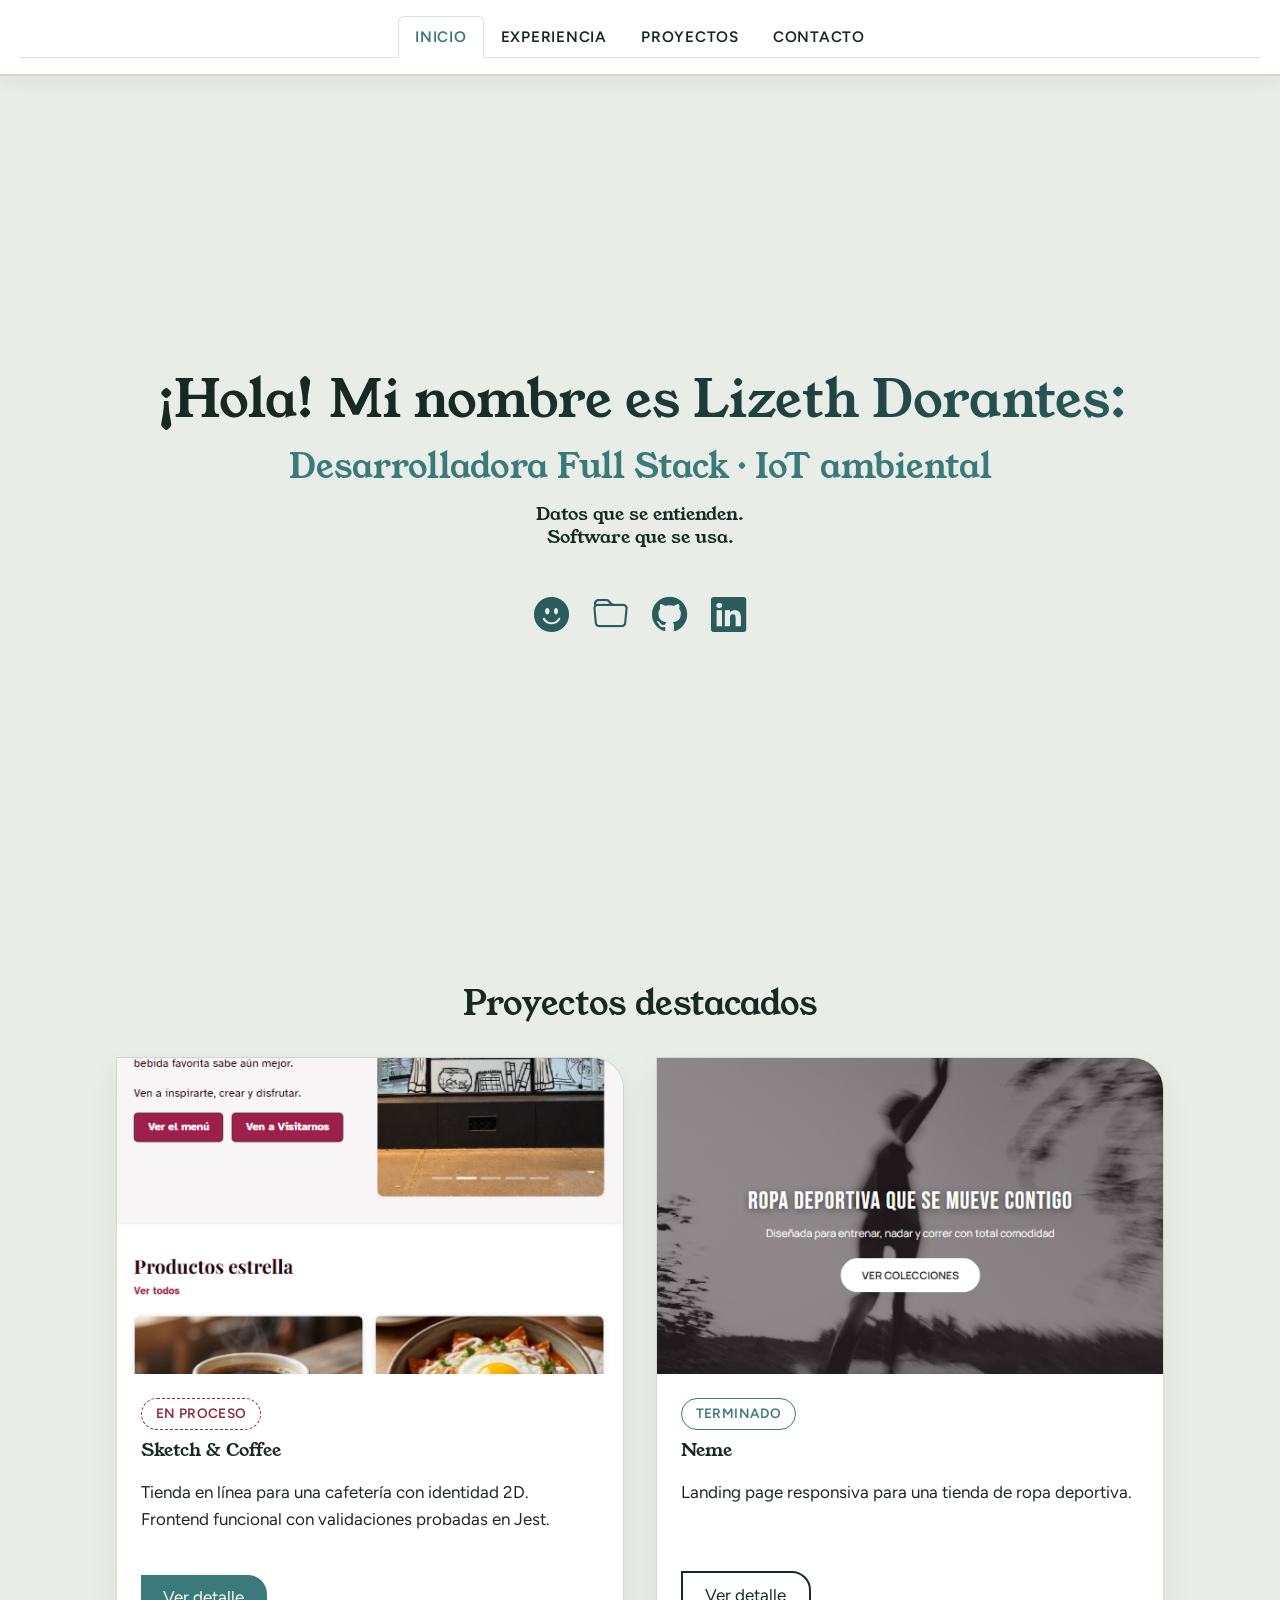
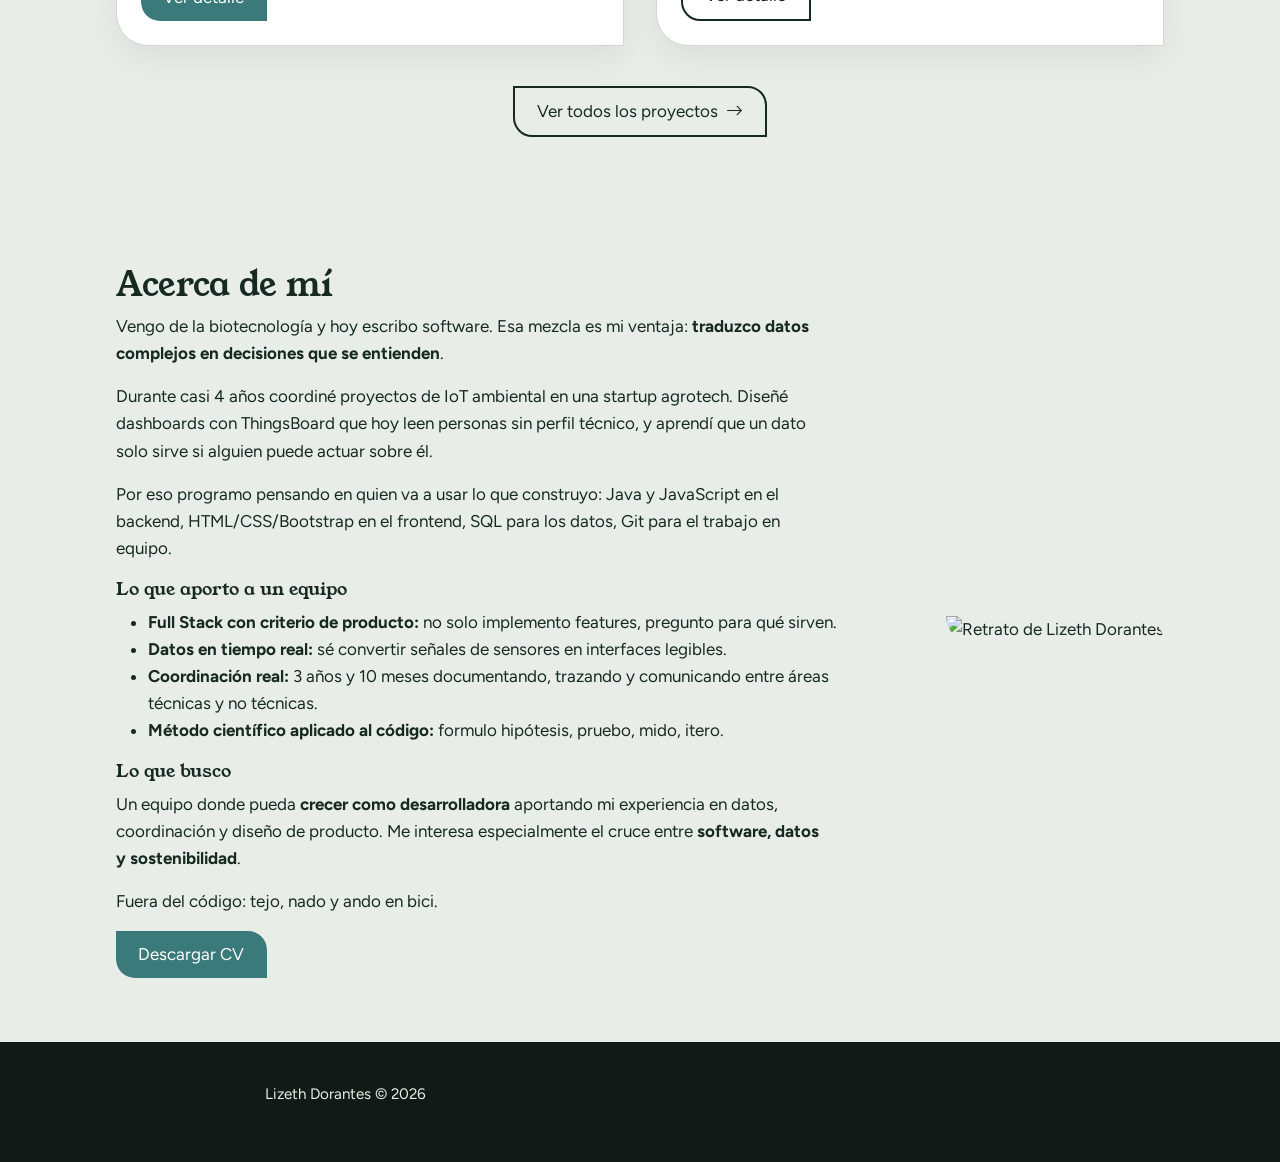
==== commit ff7e3ed6: "cambio de paleta y se agregan detalles" ====
--- a/index.html
+++ b/index.html
@@ -5,6 +5,7 @@
     <meta charset="UTF-8">
     <meta name="viewport" content="width=device-width, initial-scale=1.0">
     <title>Lizeth Dorantes | Desarrolladora Full Stack</title>
+    <link rel="icon" type="image/png" href="./images/favicon.png">
     <meta name="description" content="Portafolio de Lizeth Dorantes, desarrolladora Java Full Stack Jr.">
     <link rel="preconnect" href="https://fonts.googleapis.com">
     <link rel="preconnect" href="https://fonts.gstatic.com" crossorigin>
@@ -107,9 +108,9 @@
             </div>
         </section>
     </main>
-    <footer class="pie">
-        <p>Lizeth Dorantes &copy; 2026. Escríbeme a <a href="mailto:lzethdg@gmail.com">lzethdg@gmail.com</a></p>
-    </footer>
+
+    <footer id="footer-global" class="pie"></footer>
+
     <script src="https://cdn.jsdelivr.net/npm/bootstrap@5.3.8/dist/js/bootstrap.bundle.min.js"></script>
     <script src="./js/main.js" type="module"></script>
 </body>
--- a/css/style.css
+++ b/css/style.css
@@ -1,23 +1,31 @@
 /* =========================================
-   1. TOKENS & VARIABLES
+   1. TOKENS & VARIABLES (Paleta Victoriana)
    ========================================= */
 :root {
-  --fondo: #F4EFE4;
-  --superficie: #FBF8F1;
-  --tinta: #2A3B2E;
-  --hoja: #6B8E5A;
-  --enlace: #4A6B3A;
-  --flor: #A8574A;
-  --tierra: #2E241C;
-  --tierra-texto: #F4EFE4;
-  --linea: #D9CFBC;
+  /* Fondos contrastados */
+  --fondo: #E8EDE7;       
+  --superficie: #FFFFFF;  
+  
+  /* Textos */
+  --tinta: #162923;       
+  --texto-suave: #5E6B66; 
+  
+  /* Acentos vibrantes */
+  --hoja: #3B7A7A;        
+  --enlace: #2A5C5C;     
+  --flor: #912A3F;       
+  
+  /* Estructura */
+  --tierra: #111A17;      
+  --tierra-texto: #E8EDE7;
+  --linea: #D0D6D1;       
   
   --fuente-titulo: "Young Serif", Georgia, serif;
   --fuente-texto: "Figtree", system-ui, sans-serif;
   
   --radius-card: 0 2rem 0 2rem;
   --radius-btn: 0 1.2rem 0 1.2rem;
-  --shadow: 0 8px 24px rgba(31, 61, 46, 0.08);
+  --shadow: 0 8px 24px rgba(22, 41, 35, 0.08);
   --max-width: 68rem;
 }
 
@@ -57,7 +65,7 @@
 }
 
 a:hover {
-  color: var(--tinta);
+  color: var(--hoja);
   text-decoration: underline;
 }
 
@@ -103,23 +111,25 @@
 /* =========================================
    4. COMPONENTS (Botones, Tarjetas, Etiquetas)
    ========================================= */
+/* Botones con el color de acento (Turquesa profundo) */
 .boton {
   display: inline-block;
   padding: 0.6rem 1.4rem;
-  background: var(--tinta);
+  background: var(--hoja); 
   color: var(--superficie);
   border-radius: var(--radius-btn);
   border: 0;
   font: inherit;
   cursor: pointer;
   text-decoration: none;
-  transition: background 0.2s ease;
+  transition: background 0.2s ease, transform 0.1s ease;
 }
 
 .boton:hover { 
-  background: var(--hoja); 
+  background: var(--tinta); 
   color: var(--superficie); 
   text-decoration: none; 
+  transform: translateY(-2px);
 }
 
 .boton--secundario {
@@ -136,12 +146,12 @@
   color: var(--superficie); 
 }
 
-/* Tarjeta Unificada */
+/* Tarjetas con sombra más profunda para que floten sobre el fondo */
 .card {
   background: var(--superficie);
   border: 1px solid var(--linea);
   border-radius: var(--radius-card);
-  box-shadow: var(--shadow);
+  box-shadow: 0 12px 32px rgba(0, 0, 0, 0.06); 
   padding: 2.5rem 2rem;
   width: 100%;
   box-sizing: border-box;
@@ -186,7 +196,7 @@
 .form-group input:focus, .form-group textarea:focus {
   outline: none;
   border-color: var(--hoja);
-  box-shadow: 0 0 0 3px rgba(107, 142, 90, 0.2);
+  box-shadow: 0 0 0 3px rgba(59, 122, 122, 0.2); /* Sombra basada en el nuevo turquesa */
 }
 
 .form-group input[aria-invalid="true"],
@@ -196,7 +206,7 @@
 
 .form-group input[aria-invalid="true"]:focus,
 .form-group textarea[aria-invalid="true"]:focus {
-  box-shadow: 0 0 0 3px rgba(168, 87, 74, 0.2);
+  box-shadow: 0 0 0 3px rgba(145, 42, 63, 0.2); /* Sombra basada en el rojo vino */
 }
 
 /* =========================================
@@ -208,7 +218,7 @@
   background-color: var(--superficie);
   padding: 1rem 1.25rem;
   z-index: 1030;
-  box-shadow: 0 4px 20px rgba(31, 61, 46, 0.06);
+  box-shadow: 0 4px 20px rgba(22, 41, 35, 0.06);
   border-bottom: 2px solid var(--linea);
 }
 
@@ -252,8 +262,20 @@
    ========================================= */
 /* Home */
 .hero { text-align: center; display: flex; flex-direction: column; justify-content: center; align-items: center; }
-.hero h2 { color: var(--enlace); margin-bottom: 1rem; }
+
+/* Degradado sutil en el H1 principal */
+.hero h1 {
+  background: linear-gradient(135deg, var(--tinta) 30%, var(--enlace));
+  -webkit-background-clip: text;
+  -webkit-text-fill-color: transparent;
+  background-clip: text;
+  padding-bottom: 0.5rem; /* Evita que se corten las letras por el degradado */
+}
+
+.hero h2 { color: var(--hoja); margin-bottom: 1rem; }
 .hero .enlaces { display: flex; gap: 1.5rem; font-size: 2.2rem; margin-top: 2rem; justify-content: center; }
+.hero .enlaces a { color: var(--enlace); }
+.hero .enlaces a:hover { color: var(--hoja); }
 
 .about-grid { display: grid; gap: 2.5rem; align-items: center; }
 .about-grid img { width: 100%; max-width: 20rem; border-radius: 0 3rem 0 3rem; margin: 0 auto; }
@@ -345,23 +367,9 @@
   }
 }
 
-/* Widget del Clima (Contacto) */
-#toluca-card, #result-container { text-align: center; }
-.clima-principal { display: flex; justify-content: center; align-items: center; margin: 1rem 0 0.5rem 0; }
-.clima-temp { font-family: var(--fuente-titulo); font-size: 4.5rem; color: var(--tinta); line-height: 1; }
-.clima-condicion { font-size: 1.1rem; font-weight: 600; margin: 0 0 1rem 0; }
-.clima-detalle { font-size: 0.95rem; color: var(--hoja); font-weight: 600; margin: 0; }
-.clima-actualizacion, .clima-fuente { font-size: 0.8rem; color: #888; margin: 0; }
-.clima-actualizacion { margin-top: 1.5rem; margin-bottom: 0.5rem; }
-.clima-fuente a { color: var(--hoja); text-decoration: underline; }
-.clima-frase { margin-top: 1rem; font-weight: 600; color: var(--flor); }
-
-#visitor-section { width: 100%; margin-top: 2rem; display: flex; flex-direction: column; align-items: center; gap: 1rem; text-align: center; }
-#visitorInput { padding: 0.6rem 1rem; border: 1px solid var(--linea); border-radius: 0.5rem; font-family: var(--fuente-texto); font-size: 1rem; background: var(--superficie); color: var(--tinta); width: 100%; max-width: 300px; }
-#visitorInput:focus { outline: 2px solid var(--hoja); border-color: var(--hoja); }
-#visitor-error { text-align: center; margin-top: 0.5rem; }
-
-/* Contacto */
+/* =========================================
+   7. CONTACTO Y WIDGET DEL CLIMA
+   ========================================= */
 .contacto-header {
   text-align: center;
   margin-bottom: 3rem;
@@ -377,44 +385,32 @@
   font-size: 2rem;
   margin-top: 1.5rem;
 }
-
-.clima-etiqueta {
-  font-size: 0.85rem;
-  text-transform: uppercase;
-  letter-spacing: 0.05em;
-  color: #888;
-  margin: -0.5rem 0 1rem 0;
-}
-
-.clima-max {
-  font-size: 0.95rem;
-  color: var(--tinta);
-  margin-top: 0.5rem;
-}
-
-/* Mensajes del formulario */
-#form-status.success { color: var(--hoja); }
-#form-status.error { color: var(--flor); }
-#submit-btn:disabled { opacity: 0.6; cursor: not-allowed; }
-
-.error-mensaje {
-  color: var(--flor);
-  font-size: 0.85rem;
-  margin-top: 0.25rem;
-  display: block;
-  min-height: 1.2rem;
-}
-
-/* Widget del Clima (Contacto) */
+.contacto-header .enlaces a { color: var(--enlace); }
+.contacto-header .enlaces a:hover { color: var(--hoja); }
+
 #toluca-card, #result-container { text-align: center; }
 .clima-principal { display: flex; justify-content: center; align-items: center; margin: 1rem 0 0.5rem 0; }
 .clima-temp { font-family: var(--fuente-titulo); font-size: 4.5rem; color: var(--tinta); line-height: 1; }
 .clima-condicion { font-size: 1.1rem; font-weight: 600; margin: 0 0 1rem 0; }
 .clima-detalle { font-size: 0.95rem; color: var(--hoja); font-weight: 600; margin: 0; }
-.clima-actualizacion, .clima-fuente { font-size: 0.8rem; color: #888; margin: 0; }
+.clima-actualizacion, .clima-fuente { font-size: 0.8rem; color: var(--texto-suave); margin: 0; }
 .clima-actualizacion { margin-top: 1.5rem; margin-bottom: 0.5rem; }
 .clima-fuente a { color: var(--hoja); text-decoration: underline; }
 .clima-frase { margin-top: 1rem; font-weight: 600; color: var(--flor); }
+
+.clima-etiqueta {
+  font-size: 0.85rem;
+  text-transform: uppercase;
+  letter-spacing: 0.05em;
+  color: var(--texto-suave);
+  margin: -0.5rem 0 1rem 0;
+}
+
+.clima-max {
+  font-size: 0.95rem;
+  color: var(--tinta);
+  margin-top: 0.5rem;
+}
 
 /* Búsqueda de visitante */
 .visitor-wrapper {
@@ -466,13 +462,26 @@
 
 #result-container {
   width: 100%;
-  max-width: 32rem; /* Evita que se estire demasiado en pantallas grandes */
+  max-width: 32rem;
   margin: 0 auto;
-  padding: 2rem; /* Ajuste para que se vea como tarjeta centrada */
-}
-
-/* =========================================
-   7. UTILIDADES
+  padding: 2rem;
+}
+
+/* Mensajes del formulario */
+#form-status.success { color: var(--hoja); }
+#form-status.error { color: var(--flor); }
+#submit-btn:disabled { opacity: 0.6; cursor: not-allowed; }
+
+.error-mensaje {
+  color: var(--flor);
+  font-size: 0.85rem;
+  margin-top: 0.25rem;
+  display: block;
+  min-height: 1.2rem;
+}
+
+/* =========================================
+   8. UTILIDADES
    ========================================= */
 .hidden { display: none !important; }
 .mt-2rem { margin-top: 2rem; }
